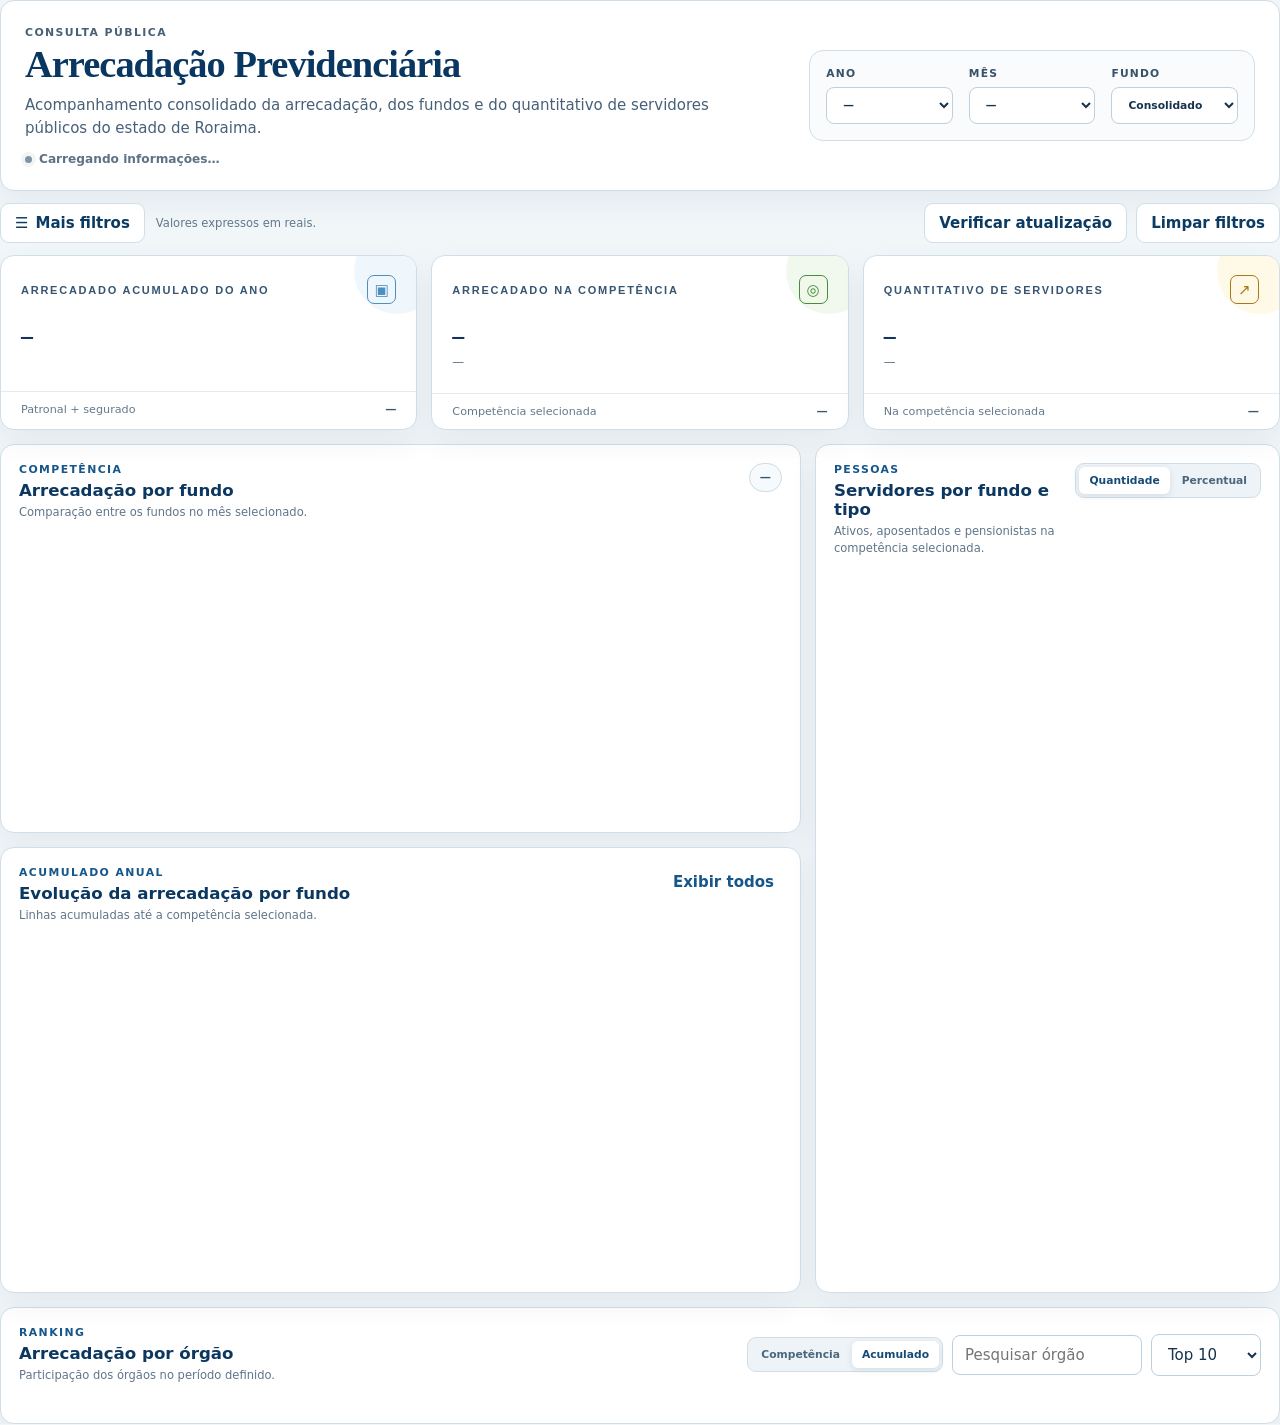
==== iframe/dashboard/index.html @ 9e7201d2 "consistencia de design com o card de investimento" ====
<!doctype html>
<html lang="pt-BR">
	<head>
		<meta charset="utf-8" />
		<meta name="viewport" content="width=device-width, initial-scale=1" />
		<link rel="stylesheet" href="/styles.css" />
		<style>
			html,
			body {
				margin: 0;
				padding: 0;
				background: #f1f6f9;
			}
		</style>
	</head>
	<body data-iframe-mode="dashboard">
		<main>
			<div class="dashboard-shell">
				<section class="dashboard-hero-card">
					<div class="dashboard-title-block">
						<p class="micro-label">Consulta pública</p>
						<h2 id="dashboardTitle">Arrecadação Previdenciária</h2>
						<p>
							Acompanhamento consolidado da arrecadação, dos
							fundos e do quantitativo de servidores públicos do
							estado de Roraima.
						</p>
						<div class="sync-line">
							<span class="sync-dot" id="syncDot"></span>
							<span id="dataStatus">Carregando informações…</span>
						</div>
					</div>
					<form
						aria-label="Filtros principais"
						class="primary-filters"
						id="primaryFilters"
					>
						<label>
							<span>Ano</span>
							<select id="yearFilter">
								<option value="">—</option>
							</select>
						</label>
						<label>
							<span>Mês</span>
							<select id="monthFilter">
								<option value="">—</option>
							</select>
						</label>
						<label>
							<span>Fundo</span>
							<select id="fundFilter">
								<option value="">Consolidado</option>
							</select>
						</label>
					</form>
				</section>
				<div class="toolbar">
					<div class="toolbar-left">
						<button
							aria-controls="advancedFilters"
							aria-expanded="false"
							class="soft-button"
							id="toggleAdvancedFilters"
							type="button"
						>
							<span aria-hidden="true">☰</span> Mais filtros
						</button>
						<p class="currency-note">Valores expressos em reais.</p>
						<div
							aria-live="polite"
							class="active-filter-chips"
							id="activeFilterChips"
						></div>
					</div>
					<div class="toolbar-actions">
						<button
							class="soft-button"
							id="refreshData"
							type="button"
						>
							Verificar atualização
						</button>
						<button
							class="soft-button"
							id="resetFilters"
							type="button"
						>
							Limpar filtros
						</button>
						<!-- <button class="primary-button" type="button" data-open-admin>Administrar</button> -->
					</div>
				</div>
				<form
					aria-label="Filtros avançados"
					class="advanced-filters"
					hidden=""
					id="advancedFilters"
				>
					<label
						>Pesquisa geral<input
							id="searchInput"
							placeholder="Órgão, poder, fundo ou folha"
							type="search"
					/></label>
					<label
						>Ente / Poder<select id="entityFilter">
							<option value="">Todos</option>
						</select></label
					>
					<label
						>Órgão<select id="agencyFilter">
							<option value="">Todos</option>
						</select></label
					>
					<label
						>Categoria<select id="categoryFilter">
							<option value="">Todas</option>
						</select></label
					>
					<label
						>Folha<select id="payrollFilter">
							<option value="">Todas</option>
						</select></label
					>
					<label
						>Tipo de servidor<select id="serverTypeFilter">
							<option value="">Todos</option>
						</select></label
					>
					<label
						>Data inicial<input id="startDate" type="date"
					/></label>
					<label>Data final<input id="endDate" type="date" /></label>
				</form>
				<section aria-label="Indicadores principais" class="kpi-grid">
					<article class="metric-card metric-blue">
						<div class="metric-card-head">
							<span>Arrecadado acumulado do ano</span>
							<i aria-hidden="true">▣</i>
						</div>
						<strong id="annualRevenueKpi">—</strong>
						<br />
						<div class="metric-footer">
							<span>Patronal + segurado</span
							><b id="annualPeriodLabel">—</b>
						</div>
					</article>
					<article class="metric-card metric-green">
						<div class="metric-card-head">
							<span>Arrecadado na competência</span>
							<i aria-hidden="true">◎</i>
						</div>
						<strong id="competenceRevenueKpi">—</strong>
						<small id="competenceRevenueNote">—</small>
						<div class="metric-footer">
							<span>Competência selecionada</span
							><b id="competenceLabel">—</b>
						</div>
					</article>
					<article class="metric-card metric-yellow">
						<div class="metric-card-head">
							<span>Quantitativo de servidores</span>
							<i aria-hidden="true">↗</i>
						</div>
						<strong id="serversKpi">—</strong>
						<small id="serversNote">—</small>
						<div class="metric-footer">
							<span>Na competência selecionada</span
							><b id="serversPeriodLabel">—</b>
						</div>
					</article>
				</section>
				<section class="fund-layout-grid">
					<div class="fund-left-column">
						<article class="data-panel">
							<header class="panel-heading">
								<div>
									<p class="panel-kicker">Competência</p>
									<h3>Arrecadação por fundo</h3>
									<p>
										Comparação entre os fundos no mês
										selecionado.
									</p>
								</div>
								<span
									class="panel-badge"
									id="fundCompetenceBadge"
									>—</span
								>
							</header>
							<div
								aria-label="Arrecadação por fundo na competência"
								class="chart-area chart-medium"
								id="fundCompetenceChart"
								role="img"
							></div>
						</article>
						<article class="data-panel">
							<header class="panel-heading">
								<div>
									<p class="panel-kicker">Acumulado anual</p>
									<h3>Evolução da arrecadação por fundo</h3>
									<p>
										Linhas acumuladas até a competência
										selecionada.
									</p>
								</div>
								<button
									class="text-button"
									id="resetFundVisibility"
									type="button"
								>
									Exibir todos
								</button>
							</header>
							<div
								class="fund-line-legend"
								id="fundLineLegend"
							></div>
							<div
								aria-label="Arrecadação acumulada por fundo"
								class="chart-area chart-large"
								id="fundAccumulatedChart"
								role="img"
							></div>
						</article>
					</div>
					<article class="data-panel server-panel">
						<header class="panel-heading">
							<div>
								<p class="panel-kicker">Pessoas</p>
								<h3>Servidores por fundo e tipo</h3>
								<p>
									Ativos, aposentados e pensionistas na
									competência selecionada.
								</p>
							</div>
							<div
								aria-label="Formato dos servidores"
								class="segmented-control"
								role="group"
							>
								<button
									class="is-active"
									data-server-mode="quantity"
									type="button"
								>
									Quantidade
								</button>
								<button
									data-server-mode="percent"
									type="button"
								>
									Percentual
								</button>
							</div>
						</header>
						<div class="server-chart" id="serverChart"></div>
						<div class="server-summary" id="serverSummary"></div>
					</article>
				</section>
				<article class="data-panel agency-panel">
					<header class="panel-heading agency-heading">
						<div>
							<p class="panel-kicker">Ranking</p>
							<h3>Arrecadação por órgão</h3>
							<p>Participação dos órgãos no período definido.</p>
						</div>
						<div class="agency-controls">
							<div
								aria-label="Período do ranking"
								class="segmented-control"
								role="group"
							>
								<button
									data-agency-scope="competence"
									type="button"
								>
									Competência
								</button>
								<button
									class="is-active"
									data-agency-scope="annual"
									type="button"
								>
									Acumulado
								</button>
							</div>
							<input
								aria-label="Pesquisar no ranking de órgãos"
								id="agencyRankingSearch"
								placeholder="Pesquisar órgão"
								type="search"
							/>
							<select
								aria-label="Quantidade de órgãos"
								id="agencyLimit"
							>
								<option value="10">Top 10</option>
								<option value="20">Top 20</option>
								<option value="all">Todos</option>
							</select>
						</div>
					</header>
					<div class="agency-ranking" id="agencyRanking"></div>
				</article>
			</div>
		</main>
		<div class="tooltip" id="tooltip" role="status"></div>
		<div class="toast" id="toast" role="status" aria-live="polite"></div>
		<script src="/app.js" defer></script>
	</body>
</html>
---- styles.css ----
:root {
	--navy-950: #061b2d;
	--navy-900: #082640;
	--navy-800: #0b3b63;
	--navy-700: #15568b;
	--blue: #218dcc;
	--blue-soft: #eaf5fb;
	--green: #27864b;
	--green-soft: #edf7ea;
	--yellow: #e8ad2f;
	--yellow-soft: #fff7df;
	--military: #2a7fb0;
	--surface: #f1f6f9;
	--card: #ffffff;
	--ink: #142433;
	--muted: #61758b;
	--border: #cfdee8;
	--border-soft: #e2ebf1;
	--shadow: 0 12px 30px rgba(8, 38, 64, 0.06);
	--radius: 14px;
	--max: 1480px;
	--font-sans: "Segoe UI", "Helvetica Neue", Arial, sans-serif;
	--font-mono:
		"JetBrains Mono", "Cascadia Code", "Fira Code", Consolas, monospace;
}
* {
	box-sizing: border-box;
}
html {
	scroll-behavior: smooth;
}
body {
	margin: 0;
	font-family:
		Inter,
		ui-sans-serif,
		system-ui,
		-apple-system,
		BlinkMacSystemFont,
		"Segoe UI",
		sans-serif;
	color: var(--ink);
	background: var(--surface);
	font-size: 15px;
}
button,
input,
select {
	font: inherit;
}
button {
	color: inherit;
}
.skip-link {
	position: fixed;
	left: 12px;
	top: -80px;
	z-index: 10000;
	padding: 10px 14px;
	background: #fff;
	color: #000;
	border-radius: 8px;
}
.skip-link:focus {
	top: 12px;
}
.site-header {
	position: fixed;
	z-index: 1000;
	top: 0;
	left: 0;
	right: 0;
	height: 76px;
	padding: 10px clamp(18px, 4vw, 62px);
	display: flex;
	align-items: center;
	justify-content: space-between;
	background: rgba(6, 27, 45, 0.84);
	border-bottom: 1px solid rgba(255, 255, 255, 0.09);
	backdrop-filter: blur(18px);
	transition: 0.25s ease;
}
.site-header.is-solid {
	background: var(--navy-950);
}
.site-brand img {
	width: 185px;
	height: 55px;
	object-fit: contain;
	object-position: left center;
	display: block;
}
.site-header nav {
	display: flex;
	gap: 26px;
	align-items: center;
}
.site-header nav a {
	color: #eaf4fa;
	text-decoration: none;
	font-weight: 750;
	font-size: 0.9rem;
}
.site-header nav a:hover {
	color: #fff;
}
.outline-button,
.soft-button,
.primary-button,
.text-button {
	border: 0;
	border-radius: 9px;
	cursor: pointer;
	font-weight: 750;
	transition: 0.18s ease;
}
.outline-button {
	border: 1px solid rgba(255, 255, 255, 0.3);
	background: transparent;
	color: #fff;
	padding: 10px 15px;
}
.outline-button:hover {
	background: rgba(255, 255, 255, 0.1);
}
.primary-button {
	display: inline-flex;
	align-items: center;
	justify-content: center;
	padding: 11px 17px;
	background: var(--navy-700);
	color: #fff;
	box-shadow: 0 6px 14px rgba(21, 86, 139, 0.18);
}
.primary-button:hover {
	background: var(--navy-800);
	transform: translateY(-1px);
}
.soft-button {
	display: inline-flex;
	gap: 7px;
	align-items: center;
	justify-content: center;
	padding: 10px 14px;
	border: 1px solid var(--border);
	background: #fff;
	color: var(--navy-800);
}
.soft-button:hover {
	border-color: #9fb8c9;
	background: #f8fbfd;
}
.text-button {
	background: transparent;
	color: var(--navy-700);
	padding: 7px 8px;
}
.text-button:hover {
	background: var(--blue-soft);
}

/* Story — scroll-driven */
.scroll-story {
	height: 520vh;
	background: radial-gradient(
		circle at 72% 28%,
		#155d90 0,
		#0b3b63 31%,
		#072a48 58%,
		var(--navy-950) 84%
	);
	color: #fff;
}
.story-stage {
	position: sticky;
	top: 0;
	height: 100vh;
	min-height: 680px;
	overflow: hidden;
	isolation: isolate;
}
.ambient-grid {
	position: absolute;
	inset: 0;
	z-index: -2;
	background-image:
		linear-gradient(rgba(255, 255, 255, 0.026) 1px, transparent 1px),
		linear-gradient(90deg, rgba(255, 255, 255, 0.026) 1px, transparent 1px);
	background-size: 52px 52px;
	mask-image: linear-gradient(
		to right,
		transparent 0,
		black 14%,
		black 86%,
		transparent 100%
	);
}
.ambient-grid:after {
	content: "";
	position: absolute;
	inset: 0;
	background: linear-gradient(
		180deg,
		rgba(6, 27, 45, 0.08),
		rgba(6, 27, 45, 0.38)
	);
}
.story-progress {
	position: absolute;
	z-index: 12;
	right: 24px;
	top: 17%;
	bottom: 17%;
	width: 3px;
	border-radius: 99px;
	background: rgba(255, 255, 255, 0.13);
}
.story-progress span {
	display: block;
	width: 100%;
	height: 0;
	border-radius: 99px;
	background: linear-gradient(var(--blue), var(--yellow), var(--green));
}
.hero-composition {
	position: absolute;
	z-index: 2;
	inset: 76px 0 0;
	transform-origin: center center;
	will-change: transform, opacity;
}
.hero-glow {
	position: absolute;
	border-radius: 50%;
	filter: blur(42px);
	opacity: 0.28;
	pointer-events: none;
}
.hero-glow-blue {
	width: 46vw;
	height: 46vw;
	max-width: 760px;
	max-height: 760px;
	left: 31%;
	top: 7%;
	background: #168dcc;
}
.hero-glow-green {
	width: 30vw;
	height: 30vw;
	max-width: 520px;
	max-height: 520px;
	left: 45%;
	bottom: -8%;
	background: #17884e;
	opacity: 0.18;
}
.hero-main-logo {
	position: absolute;
	left: 50%;
	top: 42%;
	width: min(68vw, 1000px);
	max-height: 52vh;
	object-fit: contain;
	transform: translate(-50%, -50%);
	filter: drop-shadow(0 34px 65px rgba(0, 0, 0, 0.31));
	will-change: transform, opacity;
}
.hero-revenue-card,
.hero-fund-card,
.hero-agency-card {
	position: absolute;
	border: 1px solid rgba(255, 255, 255, 0.18);
	border-radius: 18px;
	background: rgba(255, 255, 255, 0.105);
	box-shadow: 0 24px 65px rgba(0, 0, 0, 0.22);
	backdrop-filter: blur(17px);
	will-change: transform, opacity;
}
.hero-revenue-card {
	right: 20%;
	bottom: 8%;
	width: min(520px, 42vw);
	padding: 22px 24px 18px;
}
.hero-revenue-card > span,
.hero-fund-card > span,
.hero-agency-card > span {
	display: block;
	color: #bfd6e5;
	font-size: 0.78rem;
	font-weight: 800;
	margin-bottom: 8px;
}
.hero-revenue-card strong {
	display: block;
	font:
		850 clamp(1.45rem, 2.3vw, 2.2rem)/1.05 ui-monospace,
		SFMono-Regular,
		Consolas,
		monospace;
}
.hero-revenue-card small {
	display: block;
	margin-top: 5px;
	color: #9fbccd;
	font-size: 0.7rem;
}
.hero-bars {
	height: 58px;
	margin-top: 17px;
	display: flex;
	gap: 9px;
	align-items: end;
}
.hero-bars i {
	flex: 1;
	height: var(--bar);
	border-radius: 6px 6px 2px 2px;
	background: linear-gradient(#59c3f0, var(--blue));
	transform-origin: bottom;
	box-shadow: 0 7px 16px rgba(33, 141, 204, 0.18);
}
.hero-bars i:last-child {
	background: linear-gradient(#f8d775, var(--yellow));
}
.hero-fund-card {
	right: clamp(28px, 5vw, 90px);
	bottom: 14%;
	width: 220px;
	padding: 20px;
}
.hero-fund-card div {
	display: flex;
	align-items: center;
	gap: 10px;
	margin-top: 12px;
	font-size: 0.8rem;
}
.fund-dot {
	width: 10px;
	height: 10px;
	border-radius: 50%;
	display: inline-block;
}
.fund-dot.previdentiary {
	background: var(--green);
}
.fund-dot.financial {
	background: var(--yellow);
}
.fund-dot.military {
	background: var(--blue);
}
.hero-agency-card {
	right: clamp(42px, 8vw, 160px);
	top: 30%;
	width: 240px;
	padding: 20px;
	opacity: 0;
	transform: translateY(28px) scale(0.94);
}
.hero-agency-card b {
	display: block;
	width: var(--agency);
	height: 9px;
	margin: 13px 0;
	border-radius: 99px;
	background: linear-gradient(90deg, #55b8e7, #1d6f9f);
}
.story-copy {
	position: absolute;
	z-index: 8;
	left: clamp(28px, 7vw, 120px);
	top: 50%;
	width: min(620px, 47vw);
	transform: translateY(-50%);
	pointer-events: none;
}
.story-panel {
	position: absolute;
	left: 0;
	top: 50%;
	width: 100%;
	opacity: 0;
	transform: translateY(calc(-50% + 48px));
	pointer-events: none;
	will-change: opacity, transform;
}
.story-panel.is-active {
	pointer-events: auto;
}
.story-panel-intro {
	visibility: hidden;
}
.story-kicker,
.micro-label,
.panel-kicker {
	text-transform: uppercase;
	letter-spacing: 0.13em;
	font-size: 0.68rem;
	font-weight: 850;
}
.story-kicker {
	margin: 0 0 17px;
	color: #8dd6fb;
}
.micro-label {
	color: var(--navy-700);
	margin: 0 0 8px;
}
.panel-kicker {
	color: var(--navy-700);
	margin: 0 0 5px;
}
.story-panel h1,
.story-panel h2 {
	max-width: 690px;
	margin: 0 0 22px;
	font-size: clamp(2.65rem, 5vw, 5.4rem);
	line-height: 0.97;
	letter-spacing: -0.055em;
	text-wrap: balance;
}
.story-panel h2 {
	font-size: clamp(2.3rem, 4.2vw, 4.65rem);
}
.story-panel > p:not(.story-kicker) {
	max-width: 610px;
	margin: 0;
	color: #d7e7f1;
	font-size: clamp(1rem, 1.35vw, 1.22rem);
	line-height: 1.62;
}
.story-metrics {
	display: flex;
	gap: 12px;
	margin-top: 28px;
}
.story-metrics div {
	min-width: 190px;
	padding: 18px;
	border: 1px solid rgba(255, 255, 255, 0.16);
	border-radius: 14px;
	background: rgba(255, 255, 255, 0.08);
	backdrop-filter: blur(12px);
}
.story-metrics span {
	display: block;
	color: #bdd5e4;
	font-size: 0.78rem;
}
.story-metrics strong {
	display: block;
	margin-top: 8px;
	font:
		850 1.42rem/1 ui-monospace,
		SFMono-Regular,
		Consolas,
		monospace;
}
.story-action {
	margin-top: 22px;
	text-decoration: none;
	background: linear-gradient(90deg, #208fce, #12689e);
}
.scroll-hint {
	position: absolute;
	z-index: 13;
	left: 50%;
	bottom: 20px;
	transform: translateX(-50%);
	display: flex;
	align-items: center;
	gap: 10px;
	color: #bdd2df;
	font-size: 0.75rem;
}
.scroll-hint span {
	position: relative;
	width: 22px;
	height: 35px;
	border: 1px solid rgba(255, 255, 255, 0.5);
	border-radius: 99px;
}
.scroll-hint span:after {
	content: "";
	position: absolute;
	left: 50%;
	top: 7px;
	width: 4px;
	height: 7px;
	border-radius: 99px;
	background: #fff;
	transform: translateX(-50%);
	animation: scrollWheel 1.8s infinite;
}
@keyframes scrollWheel {
	0% {
		opacity: 0;
		transform: translate(-50%, 0);
	}
	40% {
		opacity: 1;
	}
	100% {
		opacity: 0;
		transform: translate(-50%, 13px);
	}
}

/* Dashboard */
.dashboard {
	scroll-margin-top: 76px;
	padding: 40px clamp(12px, 2vw, 28px) 72px;
	background: var(--surface);
}
.dashboard-shell {
	max-width: var(--max);
	margin: 0 auto;
}
.dashboard-hero-card {
	display: grid;
	grid-template-columns: minmax(0, 1.45fr) minmax(390px, 0.85fr);
	gap: 24px;
	align-items: center;
	padding: 24px;
	border: 1px solid var(--border);
	border-radius: var(--radius);
	background: #fff;
	box-shadow: var(--shadow);
}
.dashboard-title-block h2 {
	font-family: Georgia, "Times New Roman", serif;
	font-size: clamp(1.7rem, 3vw, 2.55rem);
	color: #0a3761;
	margin: 0 0 8px;
	letter-spacing: -0.025em;
}
.dashboard-title-block > p {
	max-width: 720px;
	margin: 0;
	color: #486077;
	line-height: 1.55;
}
.sync-line {
	display: flex;
	align-items: center;
	gap: 7px;
	margin-top: 12px;
	color: #5d7286;
	font-size: 0.76rem;
	font-weight: 700;
}
.sync-dot {
	width: 7px;
	height: 7px;
	border-radius: 50%;
	background: #7f94a4;
	box-shadow: 0 0 0 4px rgba(127, 148, 164, 0.1);
}
.sync-dot.is-live {
	background: #2a9a50;
	box-shadow: 0 0 0 4px rgba(42, 154, 80, 0.11);
}
.sync-dot.is-fallback {
	background: #d2a128;
	box-shadow: 0 0 0 4px rgba(210, 161, 40, 0.12);
}
.primary-filters {
	display: grid;
	grid-template-columns: repeat(3, 1fr);
	gap: 16px;
	padding: 16px;
	border: 1px solid var(--border);
	border-radius: 14px;
	background: #f9fbfd;
}
.primary-filters label,
.advanced-filters label,
.table-actions label {
	display: grid;
	gap: 7px;
	color: #365169;
	font-size: 0.67rem;
	text-transform: uppercase;
	letter-spacing: 0.11em;
	font-weight: 850;
}
.primary-filters select,
.advanced-filters input,
.advanced-filters select,
.agency-controls input,
.agency-controls select,
.table-actions select {
	width: 100%;
	min-width: 0;
	border: 1px solid #bcd0de;
	border-radius: 8px;
	background: #fff;
	color: #15334c;
	padding: 10px 12px;
	outline: none;
}
.primary-filters select:focus,
.advanced-filters input:focus,
.advanced-filters select:focus,
.agency-controls input:focus,
.agency-controls select:focus {
	border-color: #4b91bf;
	box-shadow: 0 0 0 3px rgba(33, 141, 204, 0.12);
}
.toolbar {
	display: flex;
	align-items: center;
	justify-content: space-between;
	gap: 20px;
	margin: 12px 0;
}
.toolbar-left,
.toolbar-actions {
	display: flex;
	align-items: center;
	gap: 9px;
	flex-wrap: wrap;
}
.active-filter-chips {
	display: flex;
	gap: 6px;
	flex-wrap: wrap;
}
.filter-chip {
	display: inline-flex;
	align-items: center;
	gap: 7px;
	padding: 7px 9px;
	border-radius: 999px;
	background: #e8f2f8;
	color: #234e6c;
	font-size: 0.72rem;
	font-weight: 750;
}
.filter-chip button {
	border: 0;
	background: transparent;
	color: #56758a;
	cursor: pointer;
	padding: 0;
	font-weight: 900;
}
.advanced-filters {
	grid-template-columns: repeat(4, minmax(150px, 1fr));
	gap: 13px;
	padding: 16px;
	margin-bottom: 14px;
	border: 1px solid var(--border);
	border-radius: var(--radius);
	background: #fff;
	box-shadow: var(--shadow);
}
.advanced-filters[hidden] {
	display: none;
}
.advanced-filters label:first-child {
	grid-column: span 2;
}
.currency-note {
	margin: 10px 2px;
	color: #62788a;
	font-size: 0.72rem;
}
.kpi-grid {
	display: grid;
	grid-template-columns: repeat(3, 1fr);
	gap: 14px;
	margin-bottom: 14px;
}
.metric-card {
	padding: 19px 20px 0;
	border: 1px solid var(--border);
	border-radius: var(--radius);
	background: #fff;
	box-shadow: var(--shadow);
	overflow: hidden;
	position: relative;
}
.metric-card:after {
	content: "";
	position: absolute;
	right: -24px;
	top: -28px;
	width: 86px;
	height: 86px;
	border-radius: 50%;
	opacity: 0.75;
}
.metric-blue:after {
	background: var(--blue-soft);
}
.metric-green:after {
	background: var(--green-soft);
}
.metric-yellow:after {
	background: var(--yellow-soft);
}
.metric-card-head {
	display: flex;
	justify-content: space-between;
	align-items: center;
	gap: 12px;
}
.metric-card-head span {
	font-size: 11px;
	font-family: var(--font-sans);
	letter-spacing: 0.16em;
	text-transform: uppercase;
	color: #355573;
	font-weight: 600;
}
.metric-card-head i {
	z-index: 1;
	display: grid;
	place-items: center;
	width: 29px;
	height: 29px;
	border-radius: 7px;
	border: 1px solid currentColor;
	font-style: normal;
}
.metric-blue .metric-card-head i {
	color: #4d90bd;
	background: #eef7fd;
}
.metric-green .metric-card-head i {
	color: #438c40;
	background: #f1f8e9;
}
.metric-yellow .metric-card-head i {
	color: #a67914;
	background: #fff8e5;
}
.metric-card > strong {
	display: block;
	margin: 22px 0 6px;
	font-family: var(--font-mono);
	font-size: 20px;
	letter-spacing: -0.05em;
	font-weight: 700;
	color: #12345a;
	overflow-wrap: anywhere;
}
.metric-card > small {
	display: block;
	min-height: 20px;
	color: #587086;
	font-size: 0.74rem;
}
.metric-footer {
	margin: 18px -20px 0;
	padding: 11px 20px;
	border-top: 1px solid var(--border-soft);
	display: flex;
	justify-content: space-between;
	gap: 12px;
	color: #64798d;
	font-size: 0.7rem;
}

.metric-footer b {
	color: #36576e;
	text-align: right;
}
.fund-layout-grid {
	display: grid;
	grid-template-columns: minmax(0, 1.55fr) minmax(380px, 0.9fr);
	gap: 14px;
	align-items: stretch;
}
.fund-left-column {
	display: grid;
	gap: 14px;
}
.data-panel {
	padding: 18px;
	border: 1px solid var(--border);
	border-radius: var(--radius);
	background: #fff;
	box-shadow: var(--shadow);
	min-width: 0;
}
.panel-heading {
	display: flex;
	justify-content: space-between;
	align-items: flex-start;
	gap: 18px;
	margin-bottom: 13px;
}
.panel-heading h3 {
	font-size: 1.04rem;
	color: #0c3760;
	margin: 0 0 4px;
}
.panel-heading p:not(.panel-kicker) {
	margin: 0;
	color: #60758a;
	font-size: 0.72rem;
	line-height: 1.45;
}
.panel-badge {
	white-space: nowrap;
	padding: 7px 10px;
	border: 1px solid #cadbe6;
	border-radius: 99px;
	background: #f7fafc;
	color: #31536b;
	font-size: 0.7rem;
	font-weight: 800;
}
.chart-area {
	position: relative;
	width: 100%;
}
.chart-medium {
	height: 280px;
}
.chart-large {
	height: 330px;
}
.chart-area svg {
	width: 100%;
	height: 100%;
	overflow: visible;
}
.chart-empty {
	height: 100%;
	display: grid;
	place-items: center;
	padding: 20px;
	color: #65798b;
	text-align: center;
}
.grid-line {
	stroke: #dfe9ef;
	stroke-width: 1;
	stroke-dasharray: 3 4;
}
.axis-label {
	fill: #61778b;
	font-size: 11px;
}
.axis-title {
	fill: #3b5970;
	font-size: 11px;
	font-weight: 800;
}
.value-label {
	fill: #29465c;
	font-size: 11px;
	font-weight: 800;
}
.fund-column {
	cursor: pointer;
	transition: 0.18s;
}
.fund-column:hover,
.fund-column:focus {
	opacity: 0.82;
}
.fund-column-track {
	fill: #eef3f6;
}
.fund-column.previdentiary {
	fill: var(--green);
}
.fund-column.financial {
	fill: var(--yellow);
}
.fund-column.military {
	fill: var(--blue);
}
.fund-line-legend {
	display: flex;
	gap: 8px;
	flex-wrap: wrap;
	margin: -2px 0 9px;
}
.legend-button {
	display: inline-flex;
	align-items: center;
	gap: 7px;
	border: 1px solid var(--border);
	border-radius: 99px;
	background: #fff;
	padding: 6px 9px;
	color: #365269;
	font-size: 0.7rem;
	font-weight: 750;
	cursor: pointer;
}
.legend-button i {
	width: 9px;
	height: 9px;
	border-radius: 50%;
}
.legend-button.is-hidden {
	opacity: 0.45;
	text-decoration: line-through;
}
.fund-line {
	fill: none;
	stroke-width: 3.2;
	stroke-linecap: round;
	stroke-linejoin: round;
}
.fund-point {
	stroke: #fff;
	stroke-width: 2.5;
	cursor: pointer;
}
.fund-area {
	opacity: 0.08;
}
.server-panel {
	display: flex;
	flex-direction: column;
}
.segmented-control {
	display: inline-flex;
	gap: 2px;
	border: 1px solid var(--border);
	border-radius: 9px;
	background: #edf3f7;
	padding: 3px;
}
.segmented-control button {
	border: 0;
	background: transparent;
	border-radius: 6px;
	padding: 7px 10px;
	color: #49677e;
	font-size: 0.67rem;
	font-weight: 850;
	cursor: pointer;
}
.segmented-control button.is-active {
	background: #fff;
	color: #164a75;
	box-shadow: 0 2px 7px rgba(8, 38, 64, 0.1);
}
.server-chart {
	display: grid;
	gap: 18px;
	margin-top: 8px;
	flex: 1;
}
.server-fund-group {
	padding: 14px;
	border: 1px solid var(--border-soft);
	border-top-width: 4px;
	border-radius: 12px;
	background: #fbfdfe;
}
.server-fund-group.previdentiary {
	border-top-color: #27864b;
}
.server-fund-group.financial {
	border-top-color: #e8ad2f;
}
.server-fund-group.military {
	border-top-color: #218dcc;
}
.server-fund-title {
	display: flex;
	align-items: center;
	justify-content: space-between;
	gap: 12px;
	margin-bottom: 12px;
}
.server-fund-title strong {
	font-size: 0.86rem;
	color: #163f60;
}
.server-fund-title span {
	font:
		800 0.82rem ui-monospace,
		SFMono-Regular,
		Consolas,
		monospace;
	color: #516d82;
}
.server-type-row {
	width: 100%;
	display: grid;
	grid-template-columns: 108px 1fr 72px;
	align-items: center;
	gap: 10px;
	margin: 10px 0;
	padding: 2px 0;
	border: 0;
	background: transparent;
	text-align: left;
	cursor: pointer;
}
.server-type-label {
	display: flex;
	align-items: center;
	gap: 7px;
	font-size: 0.72rem;
	color: #4e6679;
}
.server-type-label i,
.server-summary span i {
	display: inline-block;
	width: 8px;
	height: 8px;
	border-radius: 50%;
	flex: 0 0 auto;
}
.server-type-label.active i,
.server-summary .active span i {
	background: #165d93;
}
.server-type-label.retired i,
.server-summary .retired span i {
	background: #6f9620;
}
.server-type-label.pension i,
.server-summary .pension span i {
	background: #e6a82c;
}
.server-track {
	display: block;
	height: 11px;
	border-radius: 99px;
	overflow: hidden;
}
.server-track.active {
	background: #dcebf6;
}
.server-track.retired {
	background: #e7efda;
}
.server-track.pension {
	background: #f9edce;
}
.server-fill {
	display: block;
	height: 100%;
	min-width: 0;
	border-radius: 99px;
	transition: width 0.35s ease;
}
.server-fill.active {
	background: #165d93;
}
.server-fill.retired {
	background: #6f9620;
}
.server-fill.pension {
	background: #e6a82c;
}
.server-type-row:hover .server-fill {
	filter: brightness(1.08);
}
.server-type-row b {
	text-align: right;
	font:
		800 0.75rem ui-monospace,
		SFMono-Regular,
		Consolas,
		monospace;
	color: #243e52;
}
.server-summary {
	display: grid;
	grid-template-columns: repeat(3, 1fr);
	gap: 8px;
	margin-top: 16px;
}
.server-summary div {
	padding: 10px;
	border: 1px solid var(--border-soft);
	border-top-width: 3px;
	border-radius: 10px;
	background: #f8fbfd;
	text-align: center;
}
.server-summary div.active {
	border-top-color: #165d93;
	background: #f4f9fd;
}
.server-summary div.retired {
	border-top-color: #6f9620;
	background: #f8fbf2;
}
.server-summary div.pension {
	border-top-color: #e6a82c;
	background: #fffaf0;
}
.server-summary span {
	display: flex;
	align-items: center;
	justify-content: center;
	gap: 6px;
	color: #60768a;
	font-size: 0.65rem;
}
.server-summary strong {
	display: block;
	margin-top: 5px;
	font:
		800 0.9rem ui-monospace,
		SFMono-Regular,
		Consolas,
		monospace;
}
.agency-panel,
.table-panel {
	margin-top: 14px;
}
.agency-heading,
.table-heading {
	align-items: center;
}
.agency-controls,
.table-actions {
	display: flex;
	gap: 9px;
	align-items: center;
	flex-wrap: wrap;
}
.agency-controls input {
	width: 190px;
}
.agency-controls select {
	width: 110px;
}
.agency-ranking {
	display: grid;
	gap: 9px;
	max-height: 580px;
	overflow: auto;
	padding: 5px 6px 4px 0;
}
.agency-ranking::-webkit-scrollbar {
	width: 8px;
}
.agency-ranking::-webkit-scrollbar-thumb {
	background: #d3dfe7;
	border-radius: 99px;
}
.agency-row {
	display: grid;
	grid-template-columns: minmax(185px, 0.8fr) minmax(220px, 2.2fr) 130px 66px;
	gap: 12px;
	align-items: center;
	padding: 8px 10px;
	border-radius: 10px;
	cursor: pointer;
	transition: 0.15s;
}
.agency-row:hover {
	background: #f3f8fb;
}
.agency-name {
	display: flex;
	gap: 8px;
	align-items: center;
	min-width: 0;
}
.agency-rank {
	display: grid;
	place-items: center;
	width: 25px;
	height: 25px;
	border-radius: 7px;
	background: #eaf2f7;
	color: #2c5673;
	font-size: 0.67rem;
	font-weight: 900;
}
.agency-name strong {
	overflow: hidden;
	text-overflow: ellipsis;
	white-space: nowrap;
	font-size: 0.78rem;
	color: #214159;
}
.agency-bar-track {
	height: 11px;
	border-radius: 99px;
	background: #e8eff4;
	overflow: hidden;
}
.agency-bar-fill {
	height: 100%;
	border-radius: 99px;
	background: linear-gradient(90deg, #174d80, #2e7aab);
}
.agency-value {
	text-align: right;
	font:
		800 0.76rem ui-monospace,
		SFMono-Regular,
		Consolas,
		monospace;
}
.agency-share {
	text-align: right;
	color: #62798b;
	font-size: 0.7rem;
}
.table-actions label {
	grid-auto-flow: column;
	align-items: center;
}
.table-actions select {
	width: 70px;
	padding: 8px;
}
.table-wrap {
	max-height: 610px;
	overflow: auto;
	border: 1px solid var(--border);
	border-radius: 10px;
}
.table-wrap::-webkit-scrollbar {
	width: 9px;
	height: 9px;
}
.table-wrap::-webkit-scrollbar-thumb {
	background: #cddae3;
	border-radius: 99px;
}
.table-wrap table {
	width: 100%;
	min-width: 1040px;
	border-collapse: collapse;
	font-size: 0.74rem;
}
.table-wrap thead {
	position: sticky;
	top: 0;
	z-index: 2;
	background: #edf4f8;
}
.table-wrap th,
.table-wrap td {
	padding: 10px 11px;
	border-bottom: 1px solid #e2eaf0;
	text-align: left;
	white-space: nowrap;
}
.table-wrap th {
	color: #35526a;
	text-transform: uppercase;
	letter-spacing: 0.055em;
	font-size: 0.62rem;
}
.table-wrap th button {
	border: 0;
	background: transparent;
	padding: 0;
	color: inherit;
	text-transform: inherit;
	letter-spacing: inherit;
	font-weight: 850;
	cursor: pointer;
}
.table-wrap th button:after {
	content: "↕";
	margin-left: 5px;
	color: #8aa0af;
}
.table-wrap td.numeric,
.table-wrap th.numeric {
	text-align: right;
}
.table-wrap tbody tr:hover {
	background: #f7fafc;
}
.table-wrap tfoot {
	position: sticky;
	bottom: 0;
	background: #edf4f8;
	font-weight: 850;
}
.fund-pill {
	display: inline-flex;
	align-items: center;
	gap: 6px;
	padding: 4px 7px;
	border-radius: 99px;
	background: #edf4f8;
	color: #34536b;
	font-size: 0.66rem;
}
.fund-pill:before {
	content: "";
	width: 7px;
	height: 7px;
	border-radius: 50%;
	background: #8298a7;
}
.fund-pill.previdentiary:before {
	background: var(--green);
}
.fund-pill.financial:before {
	background: var(--yellow);
}
.fund-pill.military:before {
	background: var(--blue);
}
.pagination {
	display: flex;
	justify-content: space-between;
	align-items: center;
	gap: 12px;
	margin-top: 13px;
	color: #60768a;
	font-size: 0.73rem;
}
.pagination-buttons {
	display: flex;
	gap: 6px;
}
.pagination button {
	border: 1px solid var(--border);
	background: #fff;
	border-radius: 7px;
	padding: 7px 10px;
	cursor: pointer;
}
.pagination button:disabled {
	opacity: 0.45;
	cursor: not-allowed;
}
.pagination button.is-active {
	background: var(--navy-700);
	border-color: var(--navy-700);
	color: #fff;
}
footer {
	display: flex;
	justify-content: space-between;
	align-items: center;
	gap: 24px;
	padding: 30px clamp(20px, 4vw, 62px);
	background: var(--navy-950);
	color: #c9dce8;
	font-size: 0.76rem;
}
.footer-brand {
	display: flex;
	align-items: center;
	gap: 12px;
}
.footer-brand img {
	width: 42px;
	height: 48px;
	object-fit: contain;
}
.admin-dialog {
	border: 0;
	border-radius: 18px;
	width: min(520px, calc(100% - 28px));
	padding: 0;
	box-shadow: 0 40px 100px rgba(0, 0, 0, 0.35);
}
.admin-dialog::backdrop {
	background: rgba(2, 18, 31, 0.72);
	backdrop-filter: blur(5px);
}
.admin-dialog form {
	padding: 30px;
	display: grid;
	gap: 15px;
}
.admin-dialog h2 {
	margin: 0;
	color: #123a5b;
}
.admin-dialog p {
	margin: 0;
	color: #5c7184;
	line-height: 1.55;
}
.close-dialog {
	position: absolute;
	right: 14px;
	top: 10px;
	border: 0;
	background: transparent;
	font-size: 1.9rem;
	color: #647b8d;
	cursor: pointer;
}
.admin-info {
	padding: 14px;
	border: 1px solid var(--border);
	border-radius: 12px;
	background: #f6fafc;
}
.admin-info strong,
.admin-info span {
	display: block;
}
.admin-info span {
	margin-top: 5px;
	color: #587186;
	font-size: 0.78rem;
}
.tooltip {
	position: fixed;
	z-index: 5000;
	display: none;
	pointer-events: none;
	max-width: 260px;
	padding: 9px 11px;
	border-radius: 8px;
	background: #071e32;
	color: #fff;
	font-size: 0.72rem;
	box-shadow: 0 12px 28px rgba(0, 0, 0, 0.22);
}
.toast {
	position: fixed;
	z-index: 6000;
	right: 20px;
	bottom: 20px;
	max-width: 360px;
	padding: 12px 15px;
	border-radius: 10px;
	background: #092b48;
	color: #fff;
	box-shadow: 0 16px 36px rgba(0, 0, 0, 0.24);
	font-size: 0.78rem;
	opacity: 0;
	transform: translateY(18px);
	pointer-events: none;
	transition: 0.25s;
}
.toast.is-visible {
	opacity: 1;
	transform: translateY(0);
}

@media (max-width: 1120px) {
	.site-header nav a {
		display: none;
	}
	.dashboard-hero-card {
		grid-template-columns: 1fr;
	}
	.primary-filters {
		max-width: none;
	}
	.fund-layout-grid {
		grid-template-columns: 1fr;
	}
	.server-panel {
		min-height: auto;
	}
	.advanced-filters {
		grid-template-columns: repeat(3, 1fr);
	}
	.agency-row {
		grid-template-columns:
			minmax(160px, 0.9fr) minmax(180px, 2fr)
			120px 60px;
	}
	.story-copy {
		width: 52vw;
	}
	.story-visual {
		right: -8%;
		width: 58vw;
	}
}
@media (max-width: 760px) {
	.site-header {
		height: 64px;
		padding: 8px 14px;
	}
	.site-brand img {
		width: 125px;
		height: 44px;
	}
	.header-admin {
		font-size: 0.7rem;
		padding: 8px 10px;
	}
	.scroll-story {
		height: 360vh;
	}
	.story-stage {
		min-height: 620px;
	}
	.story-copy {
		left: 20px;
		right: 20px;
		top: auto;
		bottom: 76px;
		width: auto;
		transform: none;
	}
	.story-panel {
		top: auto;
		bottom: 0;
		transform: translateY(35px);
	}
	.story-panel h1,
	.story-panel h2 {
		font-size: clamp(2.2rem, 10vw, 3.8rem);
	}
	.story-government {
		width: 66px;
		height: 72px;
	}
	.story-metrics {
		display: grid;
	}
	.story-visual {
		right: -42%;
		top: 30%;
		width: 138vw;
		height: 48vh;
	}
	.story-logo {
		width: 76vw;
	}
	.story-card-main {
		left: 20%;
		width: 44%;
	}
	.story-card-fund {
		right: 22%;
		width: 190px;
	}
	.story-card-agency {
		display: none;
	}
	.story-progress {
		right: 10px;
	}
	.scroll-hint {
		display: none;
	}
	.dashboard {
		padding: 18px 10px 48px;
	}
	.dashboard-hero-card {
		padding: 18px;
	}
	.primary-filters {
		grid-template-columns: 1fr;
	}
	.toolbar {
		display: block;
	}
	.toolbar-actions {
		margin-top: 9px;
	}
	.advanced-filters {
		grid-template-columns: 1fr 1fr;
	}
	.advanced-filters label:first-child {
		grid-column: span 2;
	}
	.kpi-grid {
		grid-template-columns: 1fr;
	}
	.fund-layout-grid {
		display: block;
	}
	.fund-left-column,
	.server-panel {
		margin-bottom: 12px;
	}
	.data-panel {
		padding: 15px;
	}
	.panel-heading {
		display: block;
	}
	.panel-heading > * + * {
		margin-top: 10px;
	}
	.chart-medium {
		height: 260px;
	}
	.chart-large {
		height: 300px;
	}
	.segmented-control {
		margin-top: 10px;
	}
	.server-type-row {
		grid-template-columns: 82px 1fr 60px;
	}
	.server-summary {
		grid-template-columns: 1fr;
	}
	.agency-heading,
	.table-heading {
		display: block;
	}
	.agency-controls,
	.table-actions {
		margin-top: 12px;
	}
	.agency-controls input {
		width: 100%;
	}
	.agency-row {
		grid-template-columns: minmax(145px, 1fr) minmax(130px, 1.5fr) 95px;
	}
	.agency-share {
		display: none;
	}
	.metric-footer {
		display: block;
	}
	.metric-footer b {
		display: block;
		text-align: left;
		margin-top: 4px;
	}
	.pagination {
		display: block;
	}
	.pagination-buttons {
		margin-top: 10px;
		flex-wrap: wrap;
	}
	footer {
		display: block;
		text-align: center;
	}
	.footer-brand {
		justify-content: center;
		margin-bottom: 15px;
	}
}
@media (max-width: 460px) {
	.advanced-filters {
		grid-template-columns: 1fr;
	}
	.advanced-filters label:first-child {
		grid-column: auto;
	}
	.toolbar-actions {
		display: grid;
	}
	.toolbar-actions > * {
		width: 100%;
	}
	.primary-filters {
		padding: 12px;
	}
	.dashboard-title-block h2 {
		font-size: 1.75rem;
	}
	.metric-card > strong {
		font-size: 1.55rem;
	}
	.story-card-fund {
		display: none;
	}
	.story-card-main {
		left: 18%;
		width: 58%;
	}
	.agency-row {
		grid-template-columns: minmax(120px, 1fr) minmax(100px, 1.2fr) 84px;
	}
	.agency-rank {
		display: none;
	}
	.agency-name {
		gap: 0;
	}
	.server-type-row {
		grid-template-columns: 70px 1fr 56px;
	}
	.fund-line-legend {
		gap: 5px;
	}
	.legend-button {
		font-size: 0.62rem;
	}
}
@media (prefers-reduced-motion: reduce) {
	html {
		scroll-behavior: auto;
	}
	*,
	*:before,
	*:after {
		animation-duration: 0.001ms !important;
		animation-iteration-count: 1 !important;
		transition-duration: 0.001ms !important;
	}
	.scroll-story {
		height: auto;
	}
	.story-stage {
		position: relative;
		min-height: 100vh;
	}
	.story-panel {
		display: none;
	}
	.story-panel:first-child {
		display: block;
		opacity: 1;
		position: relative;
		transform: none;
	}
	.story-copy {
		position: relative;
		top: auto;
		bottom: auto;
		transform: none;
		padding: 180px 20px 70px;
	}
	.story-visual,
	.story-progress,
	.scroll-hint {
		display: none;
	}
}

/* Scroll story responsive overrides */
@media (max-width: 1120px) {
	.story-copy {
		width: min(560px, 53vw);
		left: 34px;
	}
	.hero-main-logo {
		width: min(72vw, 900px);
	}
	.hero-revenue-card {
		width: min(480px, 45vw);
	}
	.hero-fund-card {
		right: 32px;
	}
	.hero-agency-card {
		right: 45px;
	}
}
@media (max-width: 760px) {
	.scroll-story {
		height: 450vh;
	}
	.story-stage {
		min-height: 640px;
	}
	.hero-composition {
		inset: 64px 0 0;
	}
	.hero-main-logo {
		top: 30%;
		width: 92vw;
		max-height: 30vh;
	}
	.hero-revenue-card {
		left: 16px;
		right: 16px;
		bottom: 14%;
		width: auto;
		padding: 16px 17px;
		display: none;
	}
	.hero-fund-card {
		right: 16px;
		bottom: 37%;
		width: 180px;
		padding: 15px;
		display: none;
	}
	.hero-agency-card {
		display: none;
	}
	.hero-bars {
		height: 42px;
		gap: 6px;
	}
	.story-copy {
		left: 20px;
		right: 20px;
		top: auto;
		bottom: 76px;
		width: auto;
		transform: none;
	}
	.story-panel {
		top: auto;
		bottom: 0;
		transform: translateY(34px);
	}
	.story-panel h1,
	.story-panel h2 {
		font-size: clamp(2.15rem, 10vw, 3.7rem);
	}
	.story-panel > p:not(.story-kicker) {
		font-size: 0.96rem;
	}
	.story-metrics {
		display: grid;
	}
	.story-progress {
		right: 10px;
	}
	.scroll-hint {
		display: none;
	}
}
@media (max-width: 460px) {
	.hero-main-logo {
		top: 28%;
		width: 96vw;
	}
	.hero-fund-card {
		display: none;
	}
	.hero-revenue-card {
		bottom: 18%;
	}
	.story-metrics {
		display: none;
	}
}
@media (prefers-reduced-motion: reduce) {
	.scroll-story {
		height: auto;
	}
	.story-stage {
		position: relative;
		min-height: 100vh;
	}
	.hero-composition {
		position: relative;
		inset: auto;
		height: 100vh;
	}
	.story-copy,
	.story-progress,
	.scroll-hint {
		display: none;
	}
	.hero-main-logo,
	.hero-revenue-card,
	.hero-fund-card {
		opacity: 1 !important;
		transform: none !important;
	}
	.hero-main-logo {
		transform: translate(-50%, -50%) !important;
	}
}
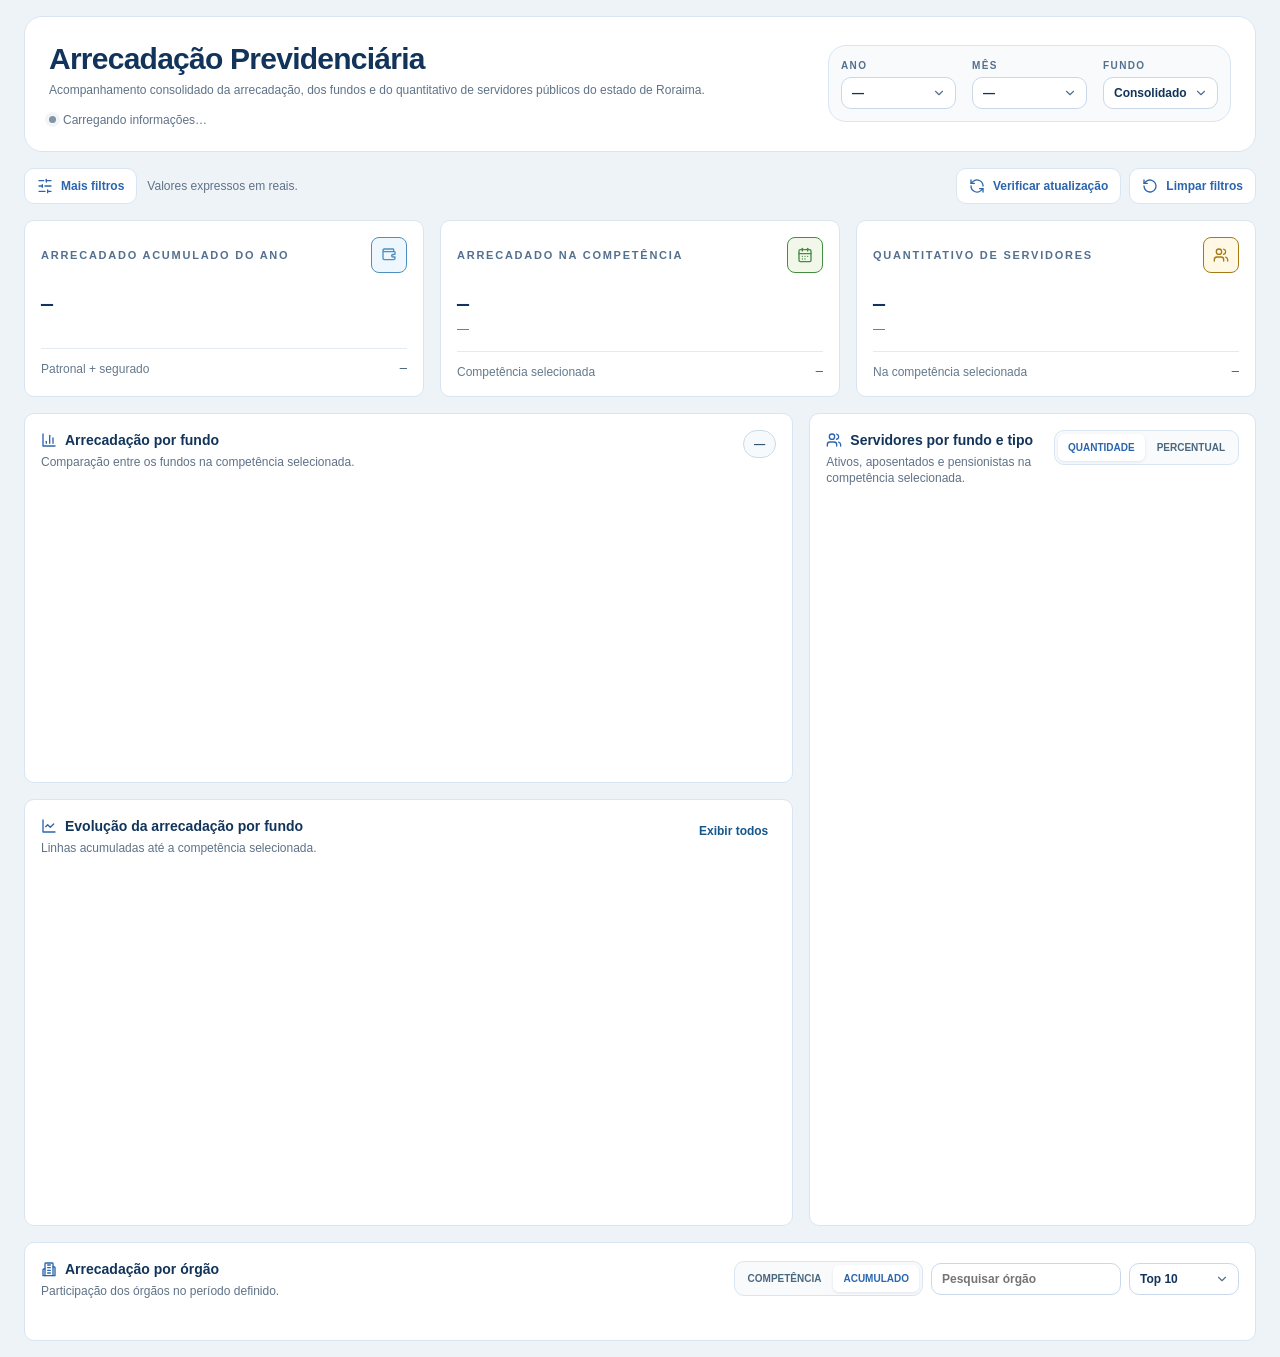
==== commit d32f243f: "ajustes seguindo as especificações para implementação" ====
--- a/iframe/dashboard/index.html
+++ b/iframe/dashboard/index.html
@@ -4,12 +4,13 @@
 		<meta charset="utf-8" />
 		<meta name="viewport" content="width=device-width, initial-scale=1" />
 		<link rel="stylesheet" href="/styles.css" />
+		<!-- Lucide Icons v0.468.0: somente os SVGs utilizados foram incorporados. -->
 		<style>
 			html,
 			body {
 				margin: 0;
 				padding: 0;
-				background: #f1f6f9;
+				background: #eef3f8;
 			}
 		</style>
 	</head>
@@ -64,7 +65,8 @@
 							id="toggleAdvancedFilters"
 							type="button"
 						>
-							<span aria-hidden="true">☰</span> Mais filtros
+							<svg class="lucide lucide-sliders-horizontal" aria-hidden="true" viewBox="0 0 24 24"><line x1="21" x2="14" y1="4" y2="4"></line><line x1="10" x2="3" y1="4" y2="4"></line><line x1="21" x2="12" y1="12" y2="12"></line><line x1="8" x2="3" y1="12" y2="12"></line><line x1="21" x2="16" y1="20" y2="20"></line><line x1="12" x2="3" y1="20" y2="20"></line><line x1="14" x2="14" y1="2" y2="6"></line><line x1="8" x2="8" y1="10" y2="14"></line><line x1="16" x2="16" y1="18" y2="22"></line></svg>
+							<span>Mais filtros</span>
 						</button>
 						<p class="currency-note">Valores expressos em reais.</p>
 						<div
@@ -79,14 +81,16 @@
 							id="refreshData"
 							type="button"
 						>
-							Verificar atualização
+							<svg class="lucide lucide-refresh-cw" aria-hidden="true" viewBox="0 0 24 24"><path d="M21 12a9 9 0 0 0-15.17-6.55L3 8"></path><path d="M3 3v5h5"></path><path d="M3 12a9 9 0 0 0 15.17 6.55L21 16"></path><path d="M16 16h5v5"></path></svg>
+							<span>Verificar atualização</span>
 						</button>
 						<button
 							class="soft-button"
 							id="resetFilters"
 							type="button"
 						>
-							Limpar filtros
+							<svg class="lucide lucide-rotate-ccw" aria-hidden="true" viewBox="0 0 24 24"><path d="M3 12a9 9 0 1 0 3-6.7L3 8"></path><path d="M3 3v5h5"></path></svg>
+							<span>Limpar filtros</span>
 						</button>
 						<!-- <button class="primary-button" type="button" data-open-admin>Administrar</button> -->
 					</div>
@@ -137,7 +141,7 @@
 					<article class="metric-card metric-blue">
 						<div class="metric-card-head">
 							<span>Arrecadado acumulado do ano</span>
-							<i aria-hidden="true">▣</i>
+							<i aria-hidden="true"><svg class="lucide lucide-wallet" viewBox="0 0 24 24"><path d="M19 7V4a1 1 0 0 0-1-1H5a2 2 0 0 0 0 4h15a1 1 0 0 1 1 1v3h-3a2 2 0 0 0 0 4h3v2a2 2 0 0 1-2 2H5a2 2 0 0 1-2-2V5"></path><path d="M18 12h.01"></path></svg></i>
 						</div>
 						<strong id="annualRevenueKpi">—</strong>
 						<br />
@@ -149,7 +153,7 @@
 					<article class="metric-card metric-green">
 						<div class="metric-card-head">
 							<span>Arrecadado na competência</span>
-							<i aria-hidden="true">◎</i>
+							<i aria-hidden="true"><svg class="lucide lucide-calendar-days" viewBox="0 0 24 24"><path d="M8 2v4"></path><path d="M16 2v4"></path><rect width="18" height="18" x="3" y="4" rx="2"></rect><path d="M3 10h18"></path><path d="M8 14h.01"></path><path d="M12 14h.01"></path><path d="M16 14h.01"></path><path d="M8 18h.01"></path><path d="M12 18h.01"></path></svg></i>
 						</div>
 						<strong id="competenceRevenueKpi">—</strong>
 						<small id="competenceRevenueNote">—</small>
@@ -161,7 +165,7 @@
 					<article class="metric-card metric-yellow">
 						<div class="metric-card-head">
 							<span>Quantitativo de servidores</span>
-							<i aria-hidden="true">↗</i>
+							<i aria-hidden="true"><svg class="lucide lucide-users" viewBox="0 0 24 24"><path d="M16 21v-2a4 4 0 0 0-4-4H6a4 4 0 0 0-4 4v2"></path><circle cx="9" cy="7" r="4"></circle><path d="M22 21v-2a4 4 0 0 0-3-3.87"></path><path d="M16 3.13a4 4 0 0 1 0 7.75"></path></svg></i>
 						</div>
 						<strong id="serversKpi">—</strong>
 						<small id="serversNote">—</small>
@@ -176,11 +180,9 @@
 						<article class="data-panel">
 							<header class="panel-heading">
 								<div>
-									<p class="panel-kicker">Competência</p>
-									<h3>Arrecadação por fundo</h3>
+									<h3><svg class="lucide lucide-chart-column" aria-hidden="true" viewBox="0 0 24 24"><path d="M3 3v18h18"></path><path d="M18 17V9"></path><path d="M13 17V5"></path><path d="M8 17v-3"></path></svg>Arrecadação por fundo</h3>
 									<p>
-										Comparação entre os fundos no mês
-										selecionado.
+										Comparação entre os fundos na competência selecionada.
 									</p>
 								</div>
 								<span
@@ -199,8 +201,7 @@
 						<article class="data-panel">
 							<header class="panel-heading">
 								<div>
-									<p class="panel-kicker">Acumulado anual</p>
-									<h3>Evolução da arrecadação por fundo</h3>
+									<h3><svg class="lucide lucide-chart-line" aria-hidden="true" viewBox="0 0 24 24"><path d="M3 3v18h18"></path><path d="m19 9-5 5-4-4-3 3"></path></svg>Evolução da arrecadação por fundo</h3>
 									<p>
 										Linhas acumuladas até a competência
 										selecionada.
@@ -229,8 +230,7 @@
 					<article class="data-panel server-panel">
 						<header class="panel-heading">
 							<div>
-								<p class="panel-kicker">Pessoas</p>
-								<h3>Servidores por fundo e tipo</h3>
+								<h3><svg class="lucide lucide-users" aria-hidden="true" viewBox="0 0 24 24"><path d="M16 21v-2a4 4 0 0 0-4-4H6a4 4 0 0 0-4 4v2"></path><circle cx="9" cy="7" r="4"></circle><path d="M22 21v-2a4 4 0 0 0-3-3.87"></path><path d="M16 3.13a4 4 0 0 1 0 7.75"></path></svg>Servidores por fundo e tipo</h3>
 								<p>
 									Ativos, aposentados e pensionistas na
 									competência selecionada.
@@ -263,8 +263,7 @@
 				<article class="data-panel agency-panel">
 					<header class="panel-heading agency-heading">
 						<div>
-							<p class="panel-kicker">Ranking</p>
-							<h3>Arrecadação por órgão</h3>
+							<h3><svg class="lucide lucide-building-2" aria-hidden="true" viewBox="0 0 24 24"><path d="M6 22V4c0-.55.45-1 1-1h10c.55 0 1 .45 1 1v18Z"></path><path d="M6 12H4c-.55 0-1 .45-1 1v9h3"></path><path d="M18 9h2c.55 0 1 .45 1 1v12h-3"></path><path d="M10 6h4"></path><path d="M10 10h4"></path><path d="M10 14h4"></path><path d="M10 18h4"></path></svg>Arrecadação por órgão</h3>
 							<p>Participação dos órgãos no período definido.</p>
 						</div>
 						<div class="agency-controls">
--- a/styles.css
+++ b/styles.css
@@ -1,3 +1,113 @@
+:host,
+:root {
+	--color-red-50: oklch(97.1% 0.013 17.38);
+	--color-red-100: oklch(93.6% 0.032 17.717);
+	--color-red-200: oklch(88.5% 0.062 18.334);
+	--color-red-400: oklch(70.4% 0.191 22.216);
+	--color-red-500: oklch(63.7% 0.237 25.331);
+	--color-red-600: oklch(57.7% 0.245 27.325);
+	--color-red-700: oklch(50.5% 0.213 27.518);
+	--color-orange-500: oklch(70.5% 0.213 47.604);
+	--color-amber-50: oklch(98.7% 0.022 95.277);
+	--color-amber-200: oklch(92.4% 0.12 95.746);
+	--color-amber-600: oklch(66.6% 0.179 58.318);
+	--color-amber-700: oklch(55.5% 0.163 48.998);
+	--color-yellow-500: oklch(79.5% 0.184 86.047);
+	--color-green-50: oklch(98.2% 0.018 155.826);
+	--color-green-200: oklch(92.5% 0.084 155.995);
+	--color-green-600: oklch(62.7% 0.194 149.214);
+	--color-green-700: oklch(52.7% 0.154 150.069);
+	--color-green-800: oklch(44.8% 0.119 151.328);
+	--color-emerald-50: oklch(97.9% 0.021 166.113);
+	--color-emerald-100: oklch(95% 0.052 163.051);
+	--color-emerald-200: oklch(90.5% 0.093 164.15);
+	--color-emerald-500: oklch(69.6% 0.17 162.48);
+	--color-emerald-600: oklch(59.6% 0.145 163.225);
+	--color-emerald-700: oklch(50.8% 0.118 165.612);
+	--color-blue-100: oklch(93.2% 0.032 255.585);
+	--color-blue-200: oklch(88.2% 0.059 254.128);
+	--color-blue-500: oklch(62.3% 0.214 259.815);
+	--color-blue-800: oklch(42.4% 0.199 265.638);
+	--color-indigo-50: oklch(96.2% 0.018 272.314);
+	--color-indigo-200: oklch(87% 0.065 274.039);
+	--color-indigo-600: oklch(51.1% 0.262 276.966);
+	--color-indigo-700: oklch(45.7% 0.24 277.023);
+	--color-indigo-900: oklch(35.9% 0.144 278.697);
+	--color-purple-50: oklch(97.7% 0.014 308.299);
+	--color-purple-100: oklch(94.6% 0.033 307.174);
+	--color-purple-200: oklch(90.2% 0.063 306.703);
+	--color-purple-500: oklch(62.7% 0.265 303.9);
+	--color-purple-600: oklch(55.8% 0.288 302.321);
+	--color-purple-700: oklch(49.6% 0.265 301.924);
+	--color-rose-50: oklch(96.9% 0.015 12.422);
+	--color-rose-100: oklch(94.1% 0.03 12.58);
+	--color-rose-200: oklch(89.2% 0.058 10.001);
+	--color-rose-300: oklch(81% 0.117 11.638);
+	--color-rose-400: oklch(71.2% 0.194 13.428);
+	--color-rose-500: oklch(64.5% 0.246 16.439);
+	--color-rose-600: oklch(58.6% 0.253 17.585);
+	--color-rose-700: oklch(51.4% 0.222 16.935);
+	--color-slate-50: oklch(98.4% 0.003 247.858);
+	--color-slate-100: oklch(96.8% 0.007 247.896);
+	--color-slate-200: oklch(92.9% 0.013 255.508);
+	--color-slate-300: oklch(86.9% 0.022 252.894);
+	--color-slate-400: oklch(70.4% 0.04 256.788);
+	--color-slate-500: oklch(55.4% 0.046 257.417);
+	--color-slate-600: oklch(44.6% 0.043 257.281);
+	--color-slate-700: oklch(37.2% 0.044 257.287);
+	--color-black: #000;
+	--color-white: #fff;
+	--spacing: 0.25rem;
+	--container-sm: 24rem;
+	--container-md: 28rem;
+	--container-xl: 36rem;
+	--container-2xl: 42rem;
+	--container-3xl: 48rem;
+	--container-5xl: 64rem;
+	--container-6xl: 72rem;
+	--container-7xl: 80rem;
+	--text-xs: 0.75rem;
+	--text-xs--line-height: calc(1 / 0.75);
+	--text-sm: 0.875rem;
+	--text-sm--line-height: calc(1.25 / 0.875);
+	--text-base: 1rem;
+	--text-base--line-height: calc(1.5 / 1);
+	--text-lg: 1.125rem;
+	--text-lg--line-height: calc(1.75 / 1.125);
+	--text-xl: 1.25rem;
+	--text-xl--line-height: calc(1.75 / 1.25);
+	--text-2xl: 1.5rem;
+	--text-2xl--line-height: calc(2 / 1.5);
+	--text-3xl: 1.875rem;
+	--text-3xl--line-height: calc(2.25 / 1.875);
+	--text-4xl: 2.25rem;
+	--text-4xl--line-height: calc(2.5 / 2.25);
+	--text-6xl: 3.75rem;
+	--text-6xl--line-height: 1;
+	--font-weight-normal: 400;
+	--font-weight-medium: 500;
+	--font-weight-semibold: 600;
+	--font-weight-bold: 700;
+	--font-weight-extrabold: 800;
+	--font-weight-black: 900;
+	--tracking-tighter: -0.05em;
+	--tracking-tight: -0.025em;
+	--tracking-wider: 0.05em;
+	--tracking-widest: 0.1em;
+	--leading-tight: 1.25;
+	--leading-snug: 1.375;
+	--leading-relaxed: 1.625;
+	--radius-md: calc(var(--radius) * 0.8);
+	--ease-in-out: cubic-bezier(0.4, 0, 0.2, 1);
+	--animate-spin: spin 1s linear infinite;
+	--blur-xs: 4px;
+	--blur-sm: 8px;
+	--default-transition-duration: 0.15s;
+	--default-transition-timing-function: cubic-bezier(0.4, 0, 0.2, 1);
+	--default-font-family: var(--font-sans);
+	--default-mono-font-family: var(--font-mono);
+}
+
 :root {
 	--navy-950: #061b2d;
 	--navy-900: #082640;
@@ -10,18 +120,51 @@
 	--yellow: #e8ad2f;
 	--yellow-soft: #fff7df;
 	--military: #2a7fb0;
-	--surface: #f1f6f9;
+	--surface: #eef3f8;
 	--card: #ffffff;
-	--ink: #142433;
-	--muted: #61758b;
-	--border: #cfdee8;
+	--ink: #12345a;
+	--muted: #5f7288;
+	--border: #d9e5f2;
 	--border-soft: #e2ebf1;
-	--shadow: 0 12px 30px rgba(8, 38, 64, 0.06);
-	--radius: 14px;
+	--shadow: none;
+	--radius: 10px;
 	--max: 1480px;
 	--font-sans: "Segoe UI", "Helvetica Neue", Arial, sans-serif;
 	--font-mono:
 		"JetBrains Mono", "Cascadia Code", "Fira Code", Consolas, monospace;
+	--background: #eef3f8;
+	--foreground: #12345a;
+	--card: #fff;
+	--card-foreground: #12345a;
+	--popover: #fff;
+	--popover-foreground: #12345a;
+	--primary: #2b66ad;
+	--primary-foreground: #fff;
+	--secondary: #f7fafc;
+	--secondary-foreground: #12345a;
+	--muted: #f7fafc;
+	--muted-foreground: #5f7288;
+	--accent: #eef5fc;
+	--accent-foreground: #2b66ad;
+	--destructive: #c44e58;
+	--destructive-foreground: #fff;
+	--border: #d9e5f2;
+	--input: #d9e5f2;
+	--ring: #2b66ad;
+	--chart-1: #2b66ad;
+	--chart-2: #6f9825;
+	--chart-3: #e1a12a;
+	--chart-4: #c44e58;
+	--chart-5: #4f8fc7;
+	--radius: 0.625rem;
+	--sidebar: #fff;
+	--sidebar-foreground: #12345a;
+	--sidebar-primary: #2b66ad;
+	--sidebar-primary-foreground: #fff;
+	--sidebar-accent: #eef5fc;
+	--sidebar-accent-foreground: #2b66ad;
+	--sidebar-border: #d9e5f2;
+	--sidebar-ring: #2b66ad;
 }
 * {
 	box-sizing: border-box;
@@ -31,14 +174,7 @@
 }
 body {
 	margin: 0;
-	font-family:
-		Inter,
-		ui-sans-serif,
-		system-ui,
-		-apple-system,
-		BlinkMacSystemFont,
-		"Segoe UI",
-		sans-serif;
+	font-family: var(--font-sans);
 	color: var(--ink);
 	background: var(--surface);
 	font-size: 15px;
@@ -46,7 +182,7 @@
 button,
 input,
 select {
-	font: inherit;
+	font-family: inherit;
 }
 button {
 	color: inherit;
@@ -109,9 +245,11 @@
 .primary-button,
 .text-button {
 	border: 0;
-	border-radius: 9px;
+	border-radius: 10px;
 	cursor: pointer;
-	font-weight: 750;
+	font-size: 12px;
+	font-weight: 600;
+	line-height: 16px;
 	transition: 0.18s ease;
 }
 .outline-button {
@@ -138,17 +276,47 @@
 }
 .soft-button {
 	display: inline-flex;
-	gap: 7px;
+	gap: 8px;
 	align-items: center;
 	justify-content: center;
-	padding: 10px 14px;
+	min-height: 36px;
+	padding: 9px 12px;
 	border: 1px solid var(--border);
 	background: #fff;
-	color: var(--navy-800);
+	color: #2b66ad;
 }
 .soft-button:hover {
-	border-color: #9fb8c9;
-	background: #f8fbfd;
+	border-color: #a9c0db;
+	background: #f8fafc;
+}
+.soft-button:focus-visible,
+.text-button:focus-visible,
+.segmented-control button:focus-visible,
+.agency-row:focus-visible,
+.server-type-row:focus-visible,
+.legend-button:focus-visible {
+	outline: 3px solid rgba(43, 102, 173, 0.22);
+	outline-offset: 2px;
+}
+.soft-button:disabled,
+.text-button:disabled {
+	cursor: not-allowed;
+	opacity: 0.55;
+}
+.lucide {
+	display: inline-block;
+	width: 16px;
+	height: 16px;
+	flex: 0 0 auto;
+	fill: none;
+	stroke: currentColor;
+	stroke-width: 2;
+	stroke-linecap: round;
+	stroke-linejoin: round;
+}
+.lucide-aux {
+	width: 14px;
+	height: 14px;
 }
 .text-button {
 	background: transparent;
@@ -512,45 +680,60 @@
 /* Dashboard */
 .dashboard {
 	scroll-margin-top: 76px;
-	padding: 40px clamp(12px, 2vw, 28px) 72px;
+	padding: 16px;
 	background: var(--surface);
 }
 .dashboard-shell {
+	width: 100%;
 	max-width: var(--max);
 	margin: 0 auto;
+	box-sizing: border-box;
+}
+body[data-iframe-mode="dashboard"] {
+	background: #eef3f8;
+}
+body[data-iframe-mode="dashboard"] .dashboard-shell {
+	padding: 16px;
 }
 .dashboard-hero-card {
 	display: grid;
-	grid-template-columns: minmax(0, 1.45fr) minmax(390px, 0.85fr);
-	gap: 24px;
+	grid-template-columns: minmax(0, 1fr) auto;
+	gap: 16px;
 	align-items: center;
 	padding: 24px;
-	border: 1px solid var(--border);
-	border-radius: var(--radius);
+	border: 1px solid #d9e5f2;
+	border-radius: 18px;
 	background: #fff;
-	box-shadow: var(--shadow);
+	box-shadow: none;
 }
 .dashboard-title-block h2 {
-	font-family: Georgia, "Times New Roman", serif;
-	font-size: clamp(1.7rem, 3vw, 2.55rem);
-	color: #0a3761;
-	margin: 0 0 8px;
+	font-family: var(--font-sans);
+	font-size: 30px;
+	font-weight: 700;
+	line-height: 36px;
+	color: #12345a;
+	margin: 0 0 4px;
 	letter-spacing: -0.025em;
+}
+.dashboard-title-block .micro-label {
+	display: none;
 }
 .dashboard-title-block > p {
 	max-width: 720px;
 	margin: 0;
-	color: #486077;
-	line-height: 1.55;
+	color: #5f7288;
+	font-size: 12px;
+	font-weight: 400;
+	line-height: 19.5px;
 }
 .sync-line {
 	display: flex;
 	align-items: center;
 	gap: 7px;
 	margin-top: 12px;
-	color: #5d7286;
-	font-size: 0.76rem;
-	font-weight: 700;
+	color: #5f7288;
+	font-size: 12px;
+	font-weight: 400;
 }
 .sync-dot {
 	width: 7px;
@@ -571,21 +754,22 @@
 	display: grid;
 	grid-template-columns: repeat(3, 1fr);
 	gap: 16px;
-	padding: 16px;
-	border: 1px solid var(--border);
-	border-radius: 14px;
-	background: #f9fbfd;
+	padding: 12px;
+	border: 1px solid #d9e5f2;
+	border-radius: 18px;
+	background: #f8fafc;
 }
 .primary-filters label,
 .advanced-filters label,
 .table-actions label {
 	display: grid;
-	gap: 7px;
-	color: #365169;
-	font-size: 0.67rem;
+	gap: 4px;
+	color: #54708f;
+	font-size: 10px;
+	line-height: 15px;
 	text-transform: uppercase;
-	letter-spacing: 0.11em;
-	font-weight: 850;
+	letter-spacing: 0.14em;
+	font-weight: 700;
 }
 .primary-filters select,
 .advanced-filters input,
@@ -595,33 +779,60 @@
 .table-actions select {
 	width: 100%;
 	min-width: 0;
-	border: 1px solid #bcd0de;
-	border-radius: 8px;
+	min-height: 32px;
+	border: 1px solid #c8d8ea;
+	border-radius: 10px;
 	background: #fff;
-	color: #15334c;
-	padding: 10px 12px;
+	color: #12345a;
+	padding: 6px 30px 6px 10px;
+	font-size: 12px;
+	font-weight: 600;
+	line-height: 16px;
 	outline: none;
+}
+.primary-filters select,
+.advanced-filters select,
+.agency-controls select {
+	appearance: none;
+	background-image: url("data:image/svg+xml,%3Csvg xmlns='http://www.w3.org/2000/svg' width='14' height='14' viewBox='0 0 24 24' fill='none' stroke='%2354708f' stroke-width='2' stroke-linecap='round' stroke-linejoin='round'%3E%3Cpath d='m6 9 6 6 6-6'/%3E%3C/svg%3E");
+	background-position: right 9px center;
+	background-repeat: no-repeat;
 }
 .primary-filters select:focus,
 .advanced-filters input:focus,
 .advanced-filters select:focus,
 .agency-controls input:focus,
 .agency-controls select:focus {
-	border-color: #4b91bf;
-	box-shadow: 0 0 0 3px rgba(33, 141, 204, 0.12);
+	border-color: #2b66ad;
+	box-shadow: 0 0 0 3px rgba(43, 102, 173, 0.16);
+}
+.primary-filters select:hover,
+.advanced-filters input:hover,
+.advanced-filters select:hover,
+.agency-controls input:hover,
+.agency-controls select:hover {
+	border-color: #a9c0db;
+}
+.primary-filters select:disabled,
+.advanced-filters input:disabled,
+.advanced-filters select:disabled,
+.agency-controls input:disabled,
+.agency-controls select:disabled {
+	cursor: not-allowed;
+	opacity: 0.55;
 }
 .toolbar {
 	display: flex;
 	align-items: center;
 	justify-content: space-between;
-	gap: 20px;
-	margin: 12px 0;
+	gap: 16px;
+	margin: 16px 0;
 }
 .toolbar-left,
 .toolbar-actions {
 	display: flex;
 	align-items: center;
-	gap: 9px;
+	gap: 8px;
 	flex-wrap: wrap;
 }
 .active-filter-chips {
@@ -649,14 +860,15 @@
 	font-weight: 900;
 }
 .advanced-filters {
+	display: grid;
 	grid-template-columns: repeat(4, minmax(150px, 1fr));
-	gap: 13px;
+	gap: 16px;
 	padding: 16px;
-	margin-bottom: 14px;
+	margin-bottom: 16px;
 	border: 1px solid var(--border);
-	border-radius: var(--radius);
+	border-radius: 10px;
 	background: #fff;
-	box-shadow: var(--shadow);
+	box-shadow: none;
 }
 .advanced-filters[hidden] {
 	display: none;
@@ -666,33 +878,26 @@
 }
 .currency-note {
 	margin: 10px 2px;
-	color: #62788a;
-	font-size: 0.72rem;
+	color: #5f7288;
+	font-size: 12px;
 }
 .kpi-grid {
 	display: grid;
 	grid-template-columns: repeat(3, 1fr);
-	gap: 14px;
-	margin-bottom: 14px;
+	gap: 16px;
+	margin-bottom: 16px;
 }
 .metric-card {
-	padding: 19px 20px 0;
-	border: 1px solid var(--border);
-	border-radius: var(--radius);
+	padding: 16px;
+	border: 1px solid #d9e5f2;
+	border-radius: 10px;
 	background: #fff;
-	box-shadow: var(--shadow);
+	box-shadow: none;
 	overflow: hidden;
 	position: relative;
 }
 .metric-card:after {
-	content: "";
-	position: absolute;
-	right: -24px;
-	top: -28px;
-	width: 86px;
-	height: 86px;
-	border-radius: 50%;
-	opacity: 0.75;
+	display: none;
 }
 .metric-blue:after {
 	background: var(--blue-soft);
@@ -714,18 +919,22 @@
 	font-family: var(--font-sans);
 	letter-spacing: 0.16em;
 	text-transform: uppercase;
-	color: #355573;
+	color: #54708f;
 	font-weight: 600;
 }
 .metric-card-head i {
 	z-index: 1;
 	display: grid;
 	place-items: center;
-	width: 29px;
-	height: 29px;
-	border-radius: 7px;
+	width: 36px;
+	height: 36px;
+	border-radius: 8px;
 	border: 1px solid currentColor;
 	font-style: normal;
+}
+.metric-card-head i .lucide {
+	width: 16px;
+	height: 16px;
 }
 .metric-blue .metric-card-head i {
 	color: #4d90bd;
@@ -743,68 +952,98 @@
 	display: block;
 	margin: 22px 0 6px;
 	font-family: var(--font-mono);
-	font-size: 20px;
-	letter-spacing: -0.05em;
+	font-size: clamp(14px, 2vw, 20px);
+	line-height: 1;
+	letter-spacing: -0.025em;
 	font-weight: 700;
 	color: #12345a;
 	overflow-wrap: anywhere;
 }
 .metric-card > small {
+	font-family: var(--font-sans);
+	font-size: 12px;
+	font-weight: 400;
+	line-height: 16px;
 	display: block;
 	min-height: 20px;
 	color: #587086;
-	font-size: 0.74rem;
+	margin-bottom: 10px;
+}
+.metric-card > small .lucide {
+	width: 14px;
+	height: 14px;
+	margin-right: 4px;
+	vertical-align: -2px;
+}
+.metric-card > small .lucide-trending-up {
+	color: #6f9825;
+}
+.metric-card > small .lucide-trending-down {
+	color: #c44e58;
 }
 .metric-footer {
-	margin: 18px -20px 0;
-	padding: 11px 20px;
+	margin: 10px 0 0 0;
+	padding: calc(0.25rem * 3) 0 0 0;
 	border-top: 1px solid var(--border-soft);
 	display: flex;
 	justify-content: space-between;
 	gap: 12px;
 	color: #64798d;
-	font-size: 0.7rem;
+	font-size: 12px;
+	line-height: 16px;
 }
 
 .metric-footer b {
 	color: #36576e;
+	font-family: var(--font-mono);
+	font-size: 12px;
+	font-weight: 400;
 	text-align: right;
 }
 .fund-layout-grid {
 	display: grid;
 	grid-template-columns: minmax(0, 1.55fr) minmax(380px, 0.9fr);
-	gap: 14px;
+	gap: 16px;
 	align-items: stretch;
 }
 .fund-left-column {
 	display: grid;
-	gap: 14px;
+	gap: 16px;
 }
 .data-panel {
-	padding: 18px;
-	border: 1px solid var(--border);
-	border-radius: var(--radius);
+	padding: 16px;
+	border: 1px solid #d9e5f2;
+	border-radius: 10px;
 	background: #fff;
-	box-shadow: var(--shadow);
+	box-shadow: none;
 	min-width: 0;
 }
 .panel-heading {
 	display: flex;
 	justify-content: space-between;
 	align-items: flex-start;
-	gap: 18px;
-	margin-bottom: 13px;
+	gap: 16px;
+	margin-bottom: 16px;
 }
 .panel-heading h3 {
-	font-size: 1.04rem;
-	color: #0c3760;
+	display: flex;
+	align-items: center;
+	gap: 8px;
+	font-size: 14px;
+	font-weight: 600;
+	line-height: 20px;
+	color: #12345a;
 	margin: 0 0 4px;
+}
+.panel-heading h3 .lucide {
+	color: #2b66ad;
 }
 .panel-heading p:not(.panel-kicker) {
 	margin: 0;
-	color: #60758a;
-	font-size: 0.72rem;
-	line-height: 1.45;
+	color: #5f7288;
+	font-size: 12px;
+	font-weight: 400;
+	line-height: 16px;
 }
 .panel-badge {
 	white-space: nowrap;
@@ -845,18 +1084,21 @@
 	stroke-dasharray: 3 4;
 }
 .axis-label {
-	fill: #61778b;
-	font-size: 11px;
+	fill: #5f7288;
+	font-family: var(--font-sans);
+	font-size: 12px;
 }
 .axis-title {
-	fill: #3b5970;
-	font-size: 11px;
-	font-weight: 800;
+	fill: #12345a;
+	font-family: var(--font-sans);
+	font-size: 12px;
+	font-weight: 600;
 }
 .value-label {
-	fill: #29465c;
-	font-size: 11px;
-	font-weight: 800;
+	fill: #12345a;
+	font-family: var(--font-mono);
+	font-size: 12px;
+	font-weight: 700;
 }
 .fund-column {
 	cursor: pointer;
@@ -893,8 +1135,8 @@
 	background: #fff;
 	padding: 6px 9px;
 	color: #365269;
-	font-size: 0.7rem;
-	font-weight: 750;
+	font-size: 12px;
+	font-weight: 600;
 	cursor: pointer;
 }
 .legend-button i {
@@ -928,24 +1170,26 @@
 	display: inline-flex;
 	gap: 2px;
 	border: 1px solid var(--border);
-	border-radius: 9px;
-	background: #edf3f7;
+	border-radius: 10px;
+	background: #f8fafc;
 	padding: 3px;
 }
 .segmented-control button {
 	border: 0;
 	background: transparent;
 	border-radius: 6px;
-	padding: 7px 10px;
+	padding: 6px 10px;
 	color: #49677e;
-	font-size: 0.67rem;
-	font-weight: 850;
+	font-size: 10px;
+	font-weight: 700;
+	line-height: 15px;
+	text-transform: uppercase;
 	cursor: pointer;
 }
 .segmented-control button.is-active {
 	background: #fff;
-	color: #164a75;
-	box-shadow: 0 2px 7px rgba(8, 38, 64, 0.1);
+	color: #2b66ad;
+	box-shadow: 0 1px 3px rgba(18, 52, 90, 0.1);
 }
 .server-chart {
 	display: grid;
@@ -981,11 +1225,7 @@
 	color: #163f60;
 }
 .server-fund-title span {
-	font:
-		800 0.82rem ui-monospace,
-		SFMono-Regular,
-		Consolas,
-		monospace;
+	font: 700 12px/16px var(--font-mono);
 	color: #516d82;
 }
 .server-type-row {
@@ -1064,11 +1304,7 @@
 }
 .server-type-row b {
 	text-align: right;
-	font:
-		800 0.75rem ui-monospace,
-		SFMono-Regular,
-		Consolas,
-		monospace;
+	font: 700 12px/16px var(--font-mono);
 	color: #243e52;
 }
 .server-summary {
@@ -1108,15 +1344,11 @@
 .server-summary strong {
 	display: block;
 	margin-top: 5px;
-	font:
-		800 0.9rem ui-monospace,
-		SFMono-Regular,
-		Consolas,
-		monospace;
+	font: 700 12px/16px var(--font-mono);
 }
 .agency-panel,
 .table-panel {
-	margin-top: 14px;
+	margin-top: 16px;
 }
 .agency-heading,
 .table-heading {
@@ -1125,7 +1357,7 @@
 .agency-controls,
 .table-actions {
 	display: flex;
-	gap: 9px;
+	gap: 8px;
 	align-items: center;
 	flex-wrap: wrap;
 }
@@ -1150,17 +1382,28 @@
 	border-radius: 99px;
 }
 .agency-row {
+	width: 100%;
 	display: grid;
 	grid-template-columns: minmax(185px, 0.8fr) minmax(220px, 2.2fr) 130px 66px;
 	gap: 12px;
 	align-items: center;
 	padding: 8px 10px;
+	border: 1px solid transparent;
 	border-radius: 10px;
+	background: #fff;
+	color: #12345a;
+	font-family: var(--font-sans);
+	text-align: left;
 	cursor: pointer;
 	transition: 0.15s;
 }
 .agency-row:hover {
-	background: #f3f8fb;
+	border-color: #d9e5f2;
+	background: #f8fafc;
+}
+.agency-row[aria-pressed="true"] {
+	border-color: #2b66ad;
+	background: #eef5fc;
 }
 .agency-name {
 	display: flex;
@@ -1199,16 +1442,12 @@
 }
 .agency-value {
 	text-align: right;
-	font:
-		800 0.76rem ui-monospace,
-		SFMono-Regular,
-		Consolas,
-		monospace;
+	font: 700 12px/16px var(--font-mono);
 }
 .agency-share {
 	text-align: right;
 	color: #62798b;
-	font-size: 0.7rem;
+	font: 400 12px/16px var(--font-mono);
 }
 .table-actions label {
 	grid-auto-flow: column;
@@ -1731,6 +1970,98 @@
 	}
 }
 
+/* Carteira IPER - padronização do painel de arrecadação */
+.soft-button .lucide,
+.text-button .lucide {
+	pointer-events: none;
+}
+.soft-button.is-loading .lucide-refresh-cw {
+	animation: dashboard-spin 0.9s linear infinite;
+}
+@keyframes dashboard-spin {
+	to {
+		transform: rotate(360deg);
+	}
+}
+.tooltip,
+.toast,
+.chart-empty,
+.fund-line-legend {
+	font-family: var(--font-sans);
+}
+.tooltip,
+.chart-empty {
+	font-size: 12px;
+	line-height: 16px;
+}
+
+@media (min-width: 640px) {
+	.dashboard {
+		padding: 16px 20px;
+	}
+	body[data-iframe-mode="dashboard"] .dashboard-shell {
+		padding: 16px 20px;
+	}
+}
+
+@media (min-width: 1024px) {
+	.dashboard {
+		padding: 16px 24px;
+	}
+	body[data-iframe-mode="dashboard"] .dashboard-shell {
+		padding: 16px 24px;
+	}
+	.dashboard-hero-card {
+		grid-template-columns: minmax(0, 1fr) auto;
+	}
+}
+
+@media (max-width: 1023px) {
+	.dashboard-hero-card {
+		grid-template-columns: 1fr;
+	}
+	.primary-filters {
+		max-width: none;
+	}
+}
+
+@media (max-width: 639px) {
+	.dashboard,
+	body[data-iframe-mode="dashboard"] .dashboard-shell {
+		padding: 16px;
+	}
+	.dashboard-hero-card {
+		padding: 24px;
+	}
+	.dashboard-title-block h2 {
+		font-size: 24px;
+		line-height: 32px;
+	}
+	.metric-card > strong {
+		font-size: clamp(14px, 5vw, 20px);
+	}
+	.agency-row {
+		grid-template-columns: minmax(0, 1fr) 92px;
+	}
+	.agency-bar-track,
+	.agency-share {
+		display: none;
+	}
+}
+
+@media (pointer: coarse) {
+	.soft-button,
+	.text-button,
+	.primary-filters select,
+	.advanced-filters input,
+	.advanced-filters select,
+	.agency-controls input,
+	.agency-controls select,
+	.segmented-control button {
+		min-height: 44px;
+	}
+}
+
 /* Scroll story responsive overrides */
 @media (max-width: 1120px) {
 	.story-copy {
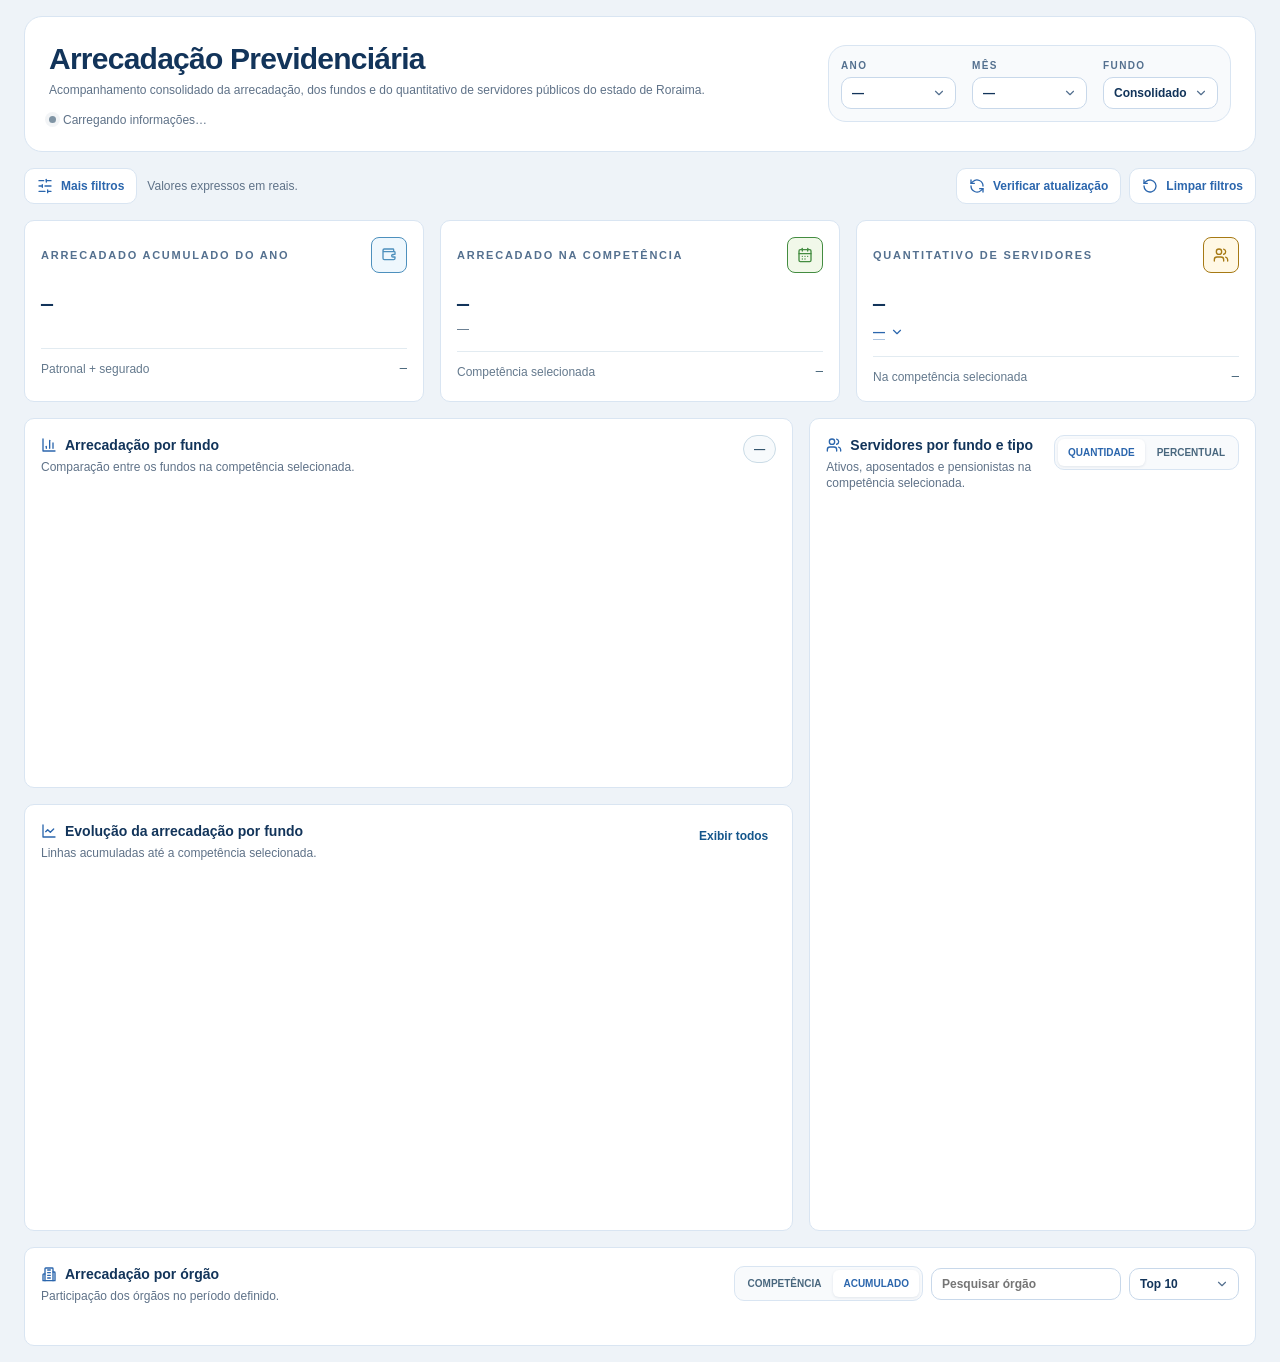
==== commit 4d14bd91: "ajustes no card de quantitativo de servidores" ====
--- a/iframe/dashboard/index.html
+++ b/iframe/dashboard/index.html
@@ -168,7 +168,39 @@
 							<i aria-hidden="true"><svg class="lucide lucide-users" viewBox="0 0 24 24"><path d="M16 21v-2a4 4 0 0 0-4-4H6a4 4 0 0 0-4 4v2"></path><circle cx="9" cy="7" r="4"></circle><path d="M22 21v-2a4 4 0 0 0-3-3.87"></path><path d="M16 3.13a4 4 0 0 1 0 7.75"></path></svg></i>
 						</div>
 						<strong id="serversKpi">—</strong>
-						<small id="serversNote">—</small>
+						<div class="metric-disclosure">
+							<button
+								class="metric-detail-button"
+								id="serversDetailToggle"
+								type="button"
+								aria-expanded="false"
+								aria-controls="serversDetailPopover"
+							>
+								<span id="serversNote">—</span>
+								<svg class="lucide lucide-chevron-down lucide-aux" aria-hidden="true" viewBox="0 0 24 24"><path d="m6 9 6 6 6-6"></path></svg>
+							</button>
+							<div
+								class="metric-popover"
+								id="serversDetailPopover"
+								role="region"
+								aria-labelledby="serversDetailTitle"
+								hidden
+							>
+								<div class="metric-popover-head">
+									<strong id="serversDetailTitle">Órgãos considerados</strong>
+									<button class="metric-popover-close" id="serversDetailClose" type="button" aria-label="Fechar relação de órgãos">
+										<svg class="lucide lucide-x lucide-aux" aria-hidden="true" viewBox="0 0 24 24"><path d="M18 6 6 18"></path><path d="m6 6 12 12"></path></svg>
+									</button>
+								</div>
+								<p id="serversDetailContext"></p>
+								<ul id="serversAgencyList"></ul>
+								<small>A relação considera a competência e os filtros ativos.</small>
+							</div>
+						</div>
+						<small class="competence-progress" id="competenceProgress" hidden>
+							<span aria-hidden="true"></span>
+							Competência em andamento
+						</small>
 						<div class="metric-footer">
 							<span>Na competência selecionada</span
 							><b id="serversPeriodLabel">—</b>
--- a/styles.css
+++ b/styles.css
@@ -893,8 +893,11 @@
 	border-radius: 10px;
 	background: #fff;
 	box-shadow: none;
-	overflow: hidden;
+	overflow: visible;
 	position: relative;
+}
+.metric-card.has-open-popover {
+	z-index: 30;
 }
 .metric-card:after {
 	display: none;
@@ -980,6 +983,180 @@
 }
 .metric-card > small .lucide-trending-down {
 	color: #c44e58;
+}
+.metric-disclosure {
+	position: relative;
+	min-height: 24px;
+	margin-bottom: 8px;
+}
+.metric-detail-button {
+	display: inline-flex;
+	align-items: center;
+	gap: 5px;
+	min-height: 28px;
+	margin: -3px 0 0 -6px;
+	padding: 3px 6px;
+	border: 0;
+	border-radius: 7px;
+	background: transparent;
+	color: #2b66ad;
+	font-family: var(--font-sans);
+	font-size: 12px;
+	font-weight: 600;
+	line-height: 16px;
+	text-align: left;
+	text-decoration: underline;
+	text-decoration-color: rgba(43, 102, 173, 0.38);
+	text-decoration-thickness: 1px;
+	text-underline-offset: 3px;
+	cursor: pointer;
+	transition: 0.18s ease;
+}
+.metric-detail-button:hover {
+	background: #eef5fc;
+	text-decoration-color: #2b66ad;
+}
+.metric-detail-button:focus-visible,
+.metric-popover-close:focus-visible {
+	outline: 3px solid rgba(43, 102, 173, 0.22);
+	outline-offset: 2px;
+}
+.metric-detail-button:disabled {
+	cursor: default;
+	opacity: 0.68;
+	text-decoration: none;
+}
+.metric-detail-button .lucide-chevron-down {
+	transition: transform 0.18s ease;
+}
+.metric-detail-button[aria-expanded="true"] .lucide-chevron-down {
+	transform: rotate(180deg);
+}
+.metric-popover {
+	position: absolute;
+	z-index: 40;
+	left: 0;
+	top: calc(100% + 7px);
+	width: min(310px, calc(100vw - 48px));
+	max-height: 280px;
+	overflow: auto;
+	padding: 14px;
+	border: 1px solid #c8d8ea;
+	border-radius: 10px;
+	background: #fff;
+	color: #12345a;
+	box-shadow: 0 14px 34px rgba(18, 52, 90, 0.16);
+}
+.metric-popover[hidden] {
+	display: none;
+}
+.metric-popover-head {
+	display: flex;
+	align-items: center;
+	justify-content: space-between;
+	gap: 12px;
+}
+.metric-popover-head > strong {
+	font-size: 13px;
+	font-weight: 700;
+	line-height: 18px;
+}
+.metric-popover-close {
+	display: inline-grid;
+	place-items: center;
+	width: 28px;
+	height: 28px;
+	padding: 0;
+	border: 1px solid transparent;
+	border-radius: 7px;
+	background: transparent;
+	color: #54708f;
+	cursor: pointer;
+}
+.metric-popover-close:hover {
+	border-color: #d9e5f2;
+	background: #f8fafc;
+	color: #2b66ad;
+}
+.metric-popover > p {
+	margin: 6px 0 10px;
+	color: #5f7288;
+	font-size: 12px;
+	line-height: 16px;
+}
+.metric-popover ul {
+	display: grid;
+	gap: 6px;
+	max-height: 150px;
+	margin: 0;
+	padding: 0 2px 0 0;
+	overflow: auto;
+	list-style: none;
+}
+.metric-popover li {
+	position: relative;
+	padding: 7px 9px 7px 25px;
+	border: 1px solid #e2ebf1;
+	border-radius: 8px;
+	background: #f8fafc;
+	font-family: var(--font-sans);
+	font-size: 12px;
+	font-weight: 600;
+	line-height: 16px;
+}
+.metric-popover li::before {
+	content: "";
+	position: absolute;
+	left: 10px;
+	top: 50%;
+	width: 6px;
+	height: 6px;
+	border-radius: 50%;
+	background: #2b66ad;
+	transform: translateY(-50%);
+}
+.metric-popover > small {
+	display: block;
+	margin-top: 10px;
+	color: #5f7288;
+	font-size: 11px;
+	font-weight: 400;
+	line-height: 15px;
+}
+.metric-card > .competence-progress {
+	display: inline-flex;
+	align-items: center;
+	gap: 6px;
+	margin: 0 0 10px;
+	padding: 4px 8px;
+	border: 1px solid #f0d38f;
+	border-radius: 999px;
+	background: #fff8e5;
+	color: #8a640f;
+	font-family: var(--font-sans);
+	font-size: 10px;
+	font-weight: 700;
+	line-height: 15px;
+	text-transform: uppercase;
+	letter-spacing: 0.06em;
+}
+.metric-card > .competence-progress[hidden] {
+	display: none;
+}
+.metric-card > .competence-progress > span {
+	width: 7px;
+	height: 7px;
+	border-radius: 50%;
+	background: #e1a12a;
+	box-shadow: 0 0 0 3px rgba(225, 161, 42, 0.15);
+}
+body[data-iframe-mode="kpis"] .metric-popover {
+	position: fixed;
+	left: 50%;
+	top: 12px;
+	width: min(320px, calc(100vw - 24px));
+	max-height: calc(100vh - 24px);
+	transform: translateX(-50%);
 }
 .metric-footer {
 	margin: 10px 0 0 0;
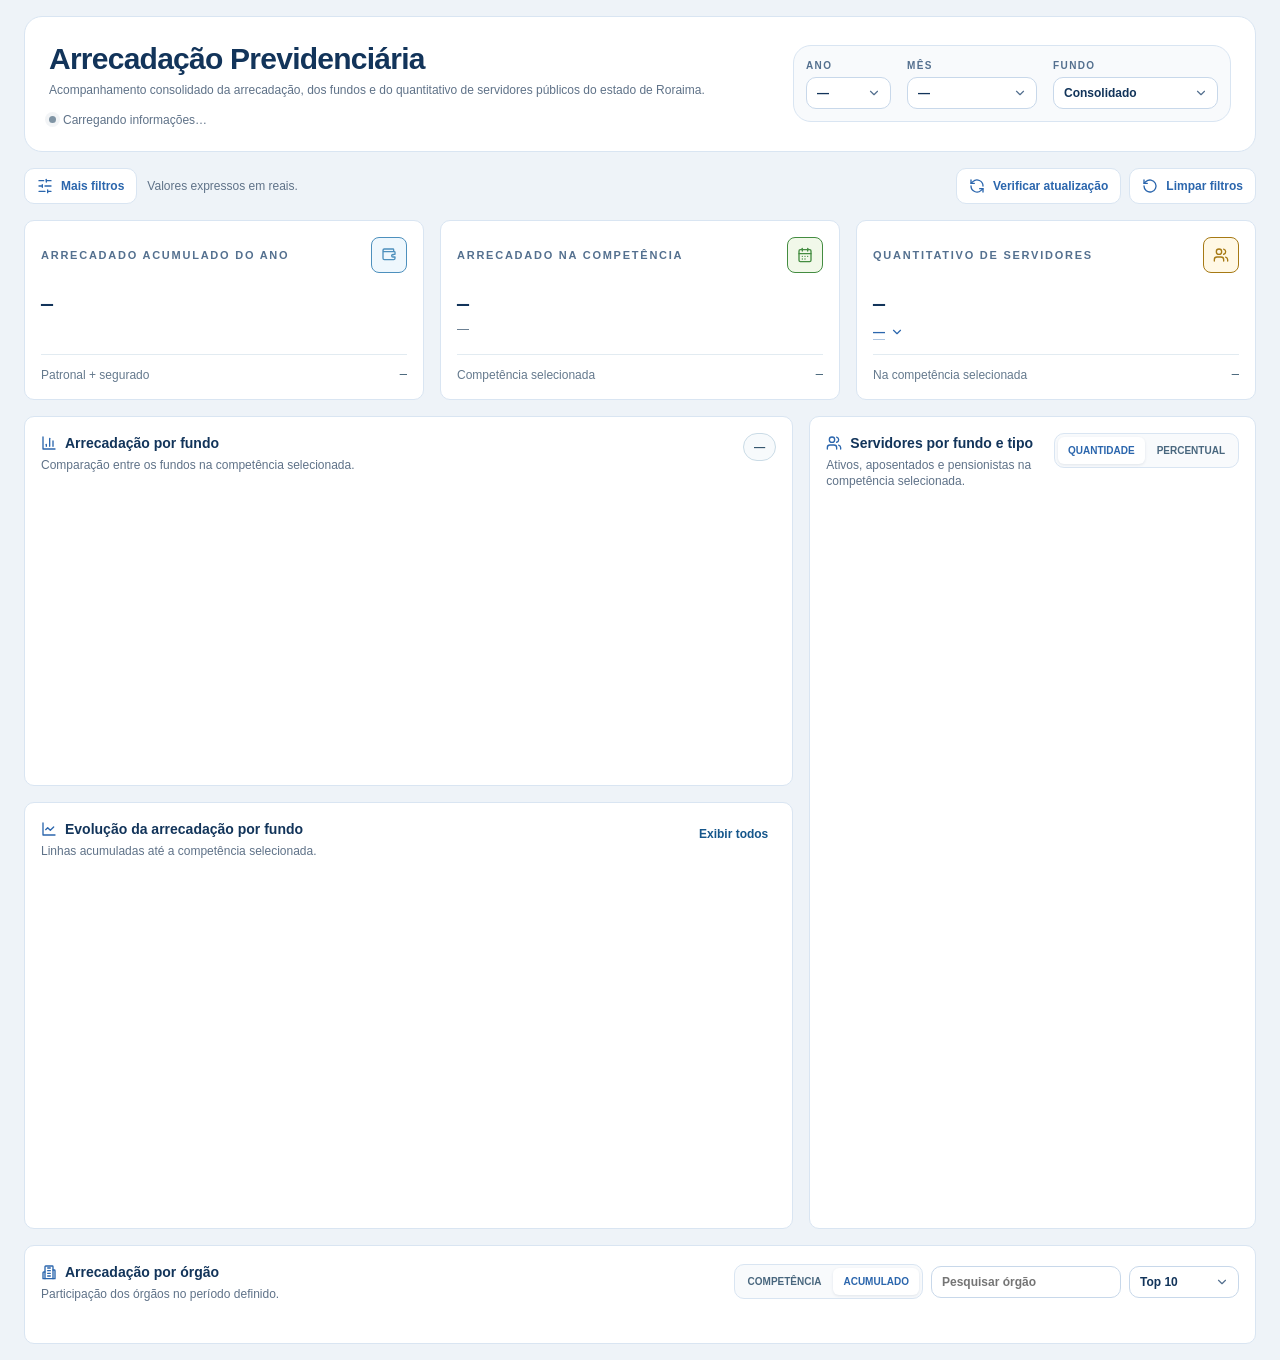
==== commit 52f8070f: "seguindo especificações de implementação" ====
--- a/iframe/dashboard/index.html
+++ b/iframe/dashboard/index.html
@@ -169,7 +169,8 @@
 						</div>
 						<strong id="serversKpi">—</strong>
 						<div class="metric-disclosure">
-							<button
+							<div class="metric-disclosure-row">
+								<button
 								class="metric-detail-button"
 								id="serversDetailToggle"
 								type="button"
@@ -178,7 +179,12 @@
 							>
 								<span id="serversNote">—</span>
 								<svg class="lucide lucide-chevron-down lucide-aux" aria-hidden="true" viewBox="0 0 24 24"><path d="m6 9 6 6 6-6"></path></svg>
-							</button>
+								</button>
+								<small class="competence-progress" id="competenceProgress" hidden>
+									<span aria-hidden="true"></span>
+									Competência em andamento
+								</small>
+							</div>
 							<div
 								class="metric-popover"
 								id="serversDetailPopover"
@@ -197,10 +203,6 @@
 								<small>A relação considera a competência e os filtros ativos.</small>
 							</div>
 						</div>
-						<small class="competence-progress" id="competenceProgress" hidden>
-							<span aria-hidden="true"></span>
-							Competência em andamento
-						</small>
 						<div class="metric-footer">
 							<span>Na competência selecionada</span
 							><b id="serversPeriodLabel">—</b>
--- a/styles.css
+++ b/styles.css
@@ -752,8 +752,10 @@
 }
 .primary-filters {
 	display: grid;
-	grid-template-columns: repeat(3, 1fr);
+	grid-template-columns: 85px 130px 165px;
 	gap: 16px;
+	width: fit-content;
+	max-width: 100%;
 	padding: 12px;
 	border: 1px solid #d9e5f2;
 	border-radius: 18px;
@@ -888,6 +890,8 @@
 	margin-bottom: 16px;
 }
 .metric-card {
+	display: flex;
+	flex-direction: column;
 	padding: 16px;
 	border: 1px solid #d9e5f2;
 	border-radius: 10px;
@@ -989,8 +993,16 @@
 	min-height: 24px;
 	margin-bottom: 8px;
 }
+.metric-disclosure-row {
+	display: flex;
+	flex-wrap: wrap;
+	align-items: center;
+	gap: 8px;
+	min-width: 0;
+}
 .metric-detail-button {
 	display: inline-flex;
+	flex: 0 1 auto;
 	align-items: center;
 	gap: 5px;
 	min-height: 28px;
@@ -1005,6 +1017,7 @@
 	font-weight: 600;
 	line-height: 16px;
 	text-align: left;
+	min-width: 0;
 	text-decoration: underline;
 	text-decoration-color: rgba(43, 102, 173, 0.38);
 	text-decoration-thickness: 1px;
@@ -1123,11 +1136,12 @@
 	font-weight: 400;
 	line-height: 15px;
 }
-.metric-card > .competence-progress {
+.metric-disclosure-row > .competence-progress {
 	display: inline-flex;
+	flex: 0 0 auto;
 	align-items: center;
 	gap: 6px;
-	margin: 0 0 10px;
+	margin: -3px 0 0 0;
 	padding: 4px 8px;
 	border: 1px solid #f0d38f;
 	border-radius: 999px;
@@ -1139,16 +1153,20 @@
 	line-height: 15px;
 	text-transform: uppercase;
 	letter-spacing: 0.06em;
-}
-.metric-card > .competence-progress[hidden] {
+	white-space: nowrap;
+}
+.metric-disclosure-row > .competence-progress[hidden] {
 	display: none;
 }
-.metric-card > .competence-progress > span {
+.metric-disclosure-row > .competence-progress > span {
 	width: 7px;
 	height: 7px;
 	border-radius: 50%;
 	background: #e1a12a;
 	box-shadow: 0 0 0 3px rgba(225, 161, 42, 0.15);
+}
+.metric-card > .metric-footer {
+	margin-top: auto;
 }
 body[data-iframe-mode="kpis"] .metric-popover {
 	position: fixed;
@@ -1970,6 +1988,7 @@
 	}
 	.primary-filters {
 		grid-template-columns: 1fr;
+		width: 100%;
 	}
 	.toolbar {
 		display: block;
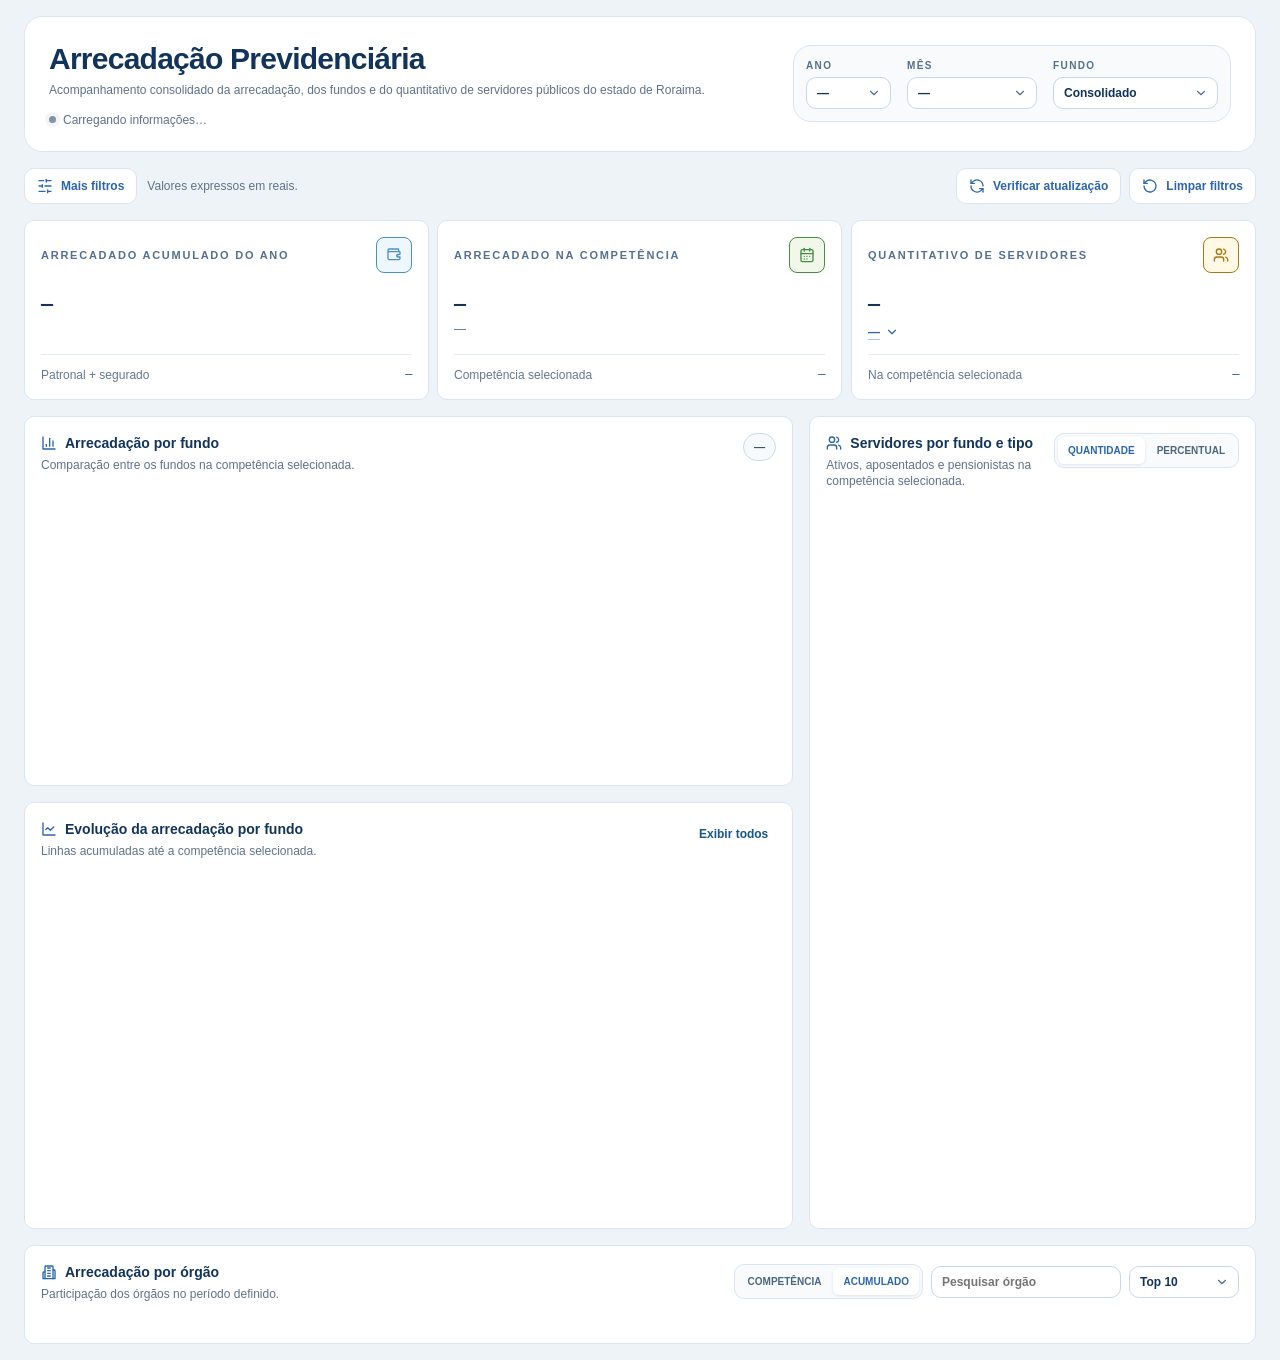
==== commit 31753b62: "fix: responsividade do card de servidores" ====
--- a/styles.css
+++ b/styles.css
@@ -886,12 +886,14 @@
 .kpi-grid {
 	display: grid;
 	grid-template-columns: repeat(3, 1fr);
-	gap: 16px;
+	gap: 8px;
 	margin-bottom: 16px;
 }
 .metric-card {
 	display: flex;
 	flex-direction: column;
+	container-type: inline-size;
+	container-name: metric-card;
 	padding: 16px;
 	border: 1px solid #d9e5f2;
 	border-radius: 10px;
@@ -932,6 +934,8 @@
 .metric-card-head i {
 	z-index: 1;
 	display: grid;
+	box-sizing: border-box;
+	flex: 0 0 36px;
 	place-items: center;
 	width: 36px;
 	height: 36px;
@@ -1158,12 +1162,36 @@
 .metric-disclosure-row > .competence-progress[hidden] {
 	display: none;
 }
-.metric-disclosure-row > .competence-progress > span {
+.metric-disclosure-row > .competence-progress > span[aria-hidden="true"] {
 	width: 7px;
 	height: 7px;
 	border-radius: 50%;
 	background: #e1a12a;
 	box-shadow: 0 0 0 3px rgba(225, 161, 42, 0.15);
+}
+@container metric-card (max-width: 370px) {
+	.metric-disclosure-row > .competence-progress {
+		justify-content: center;
+		width: 22px;
+		height: 22px;
+		padding: 0;
+		gap: 0;
+		overflow: hidden;
+		font-size: 0;
+		line-height: 0;
+		letter-spacing: 0;
+	}
+	.competence-progress-label {
+		position: absolute;
+		width: 1px;
+		height: 1px;
+		padding: 0;
+		margin: -1px;
+		overflow: hidden;
+		clip: rect(0, 0, 0, 0);
+		white-space: nowrap;
+		border: 0;
+	}
 }
 .metric-card > .metric-footer {
 	margin-top: auto;
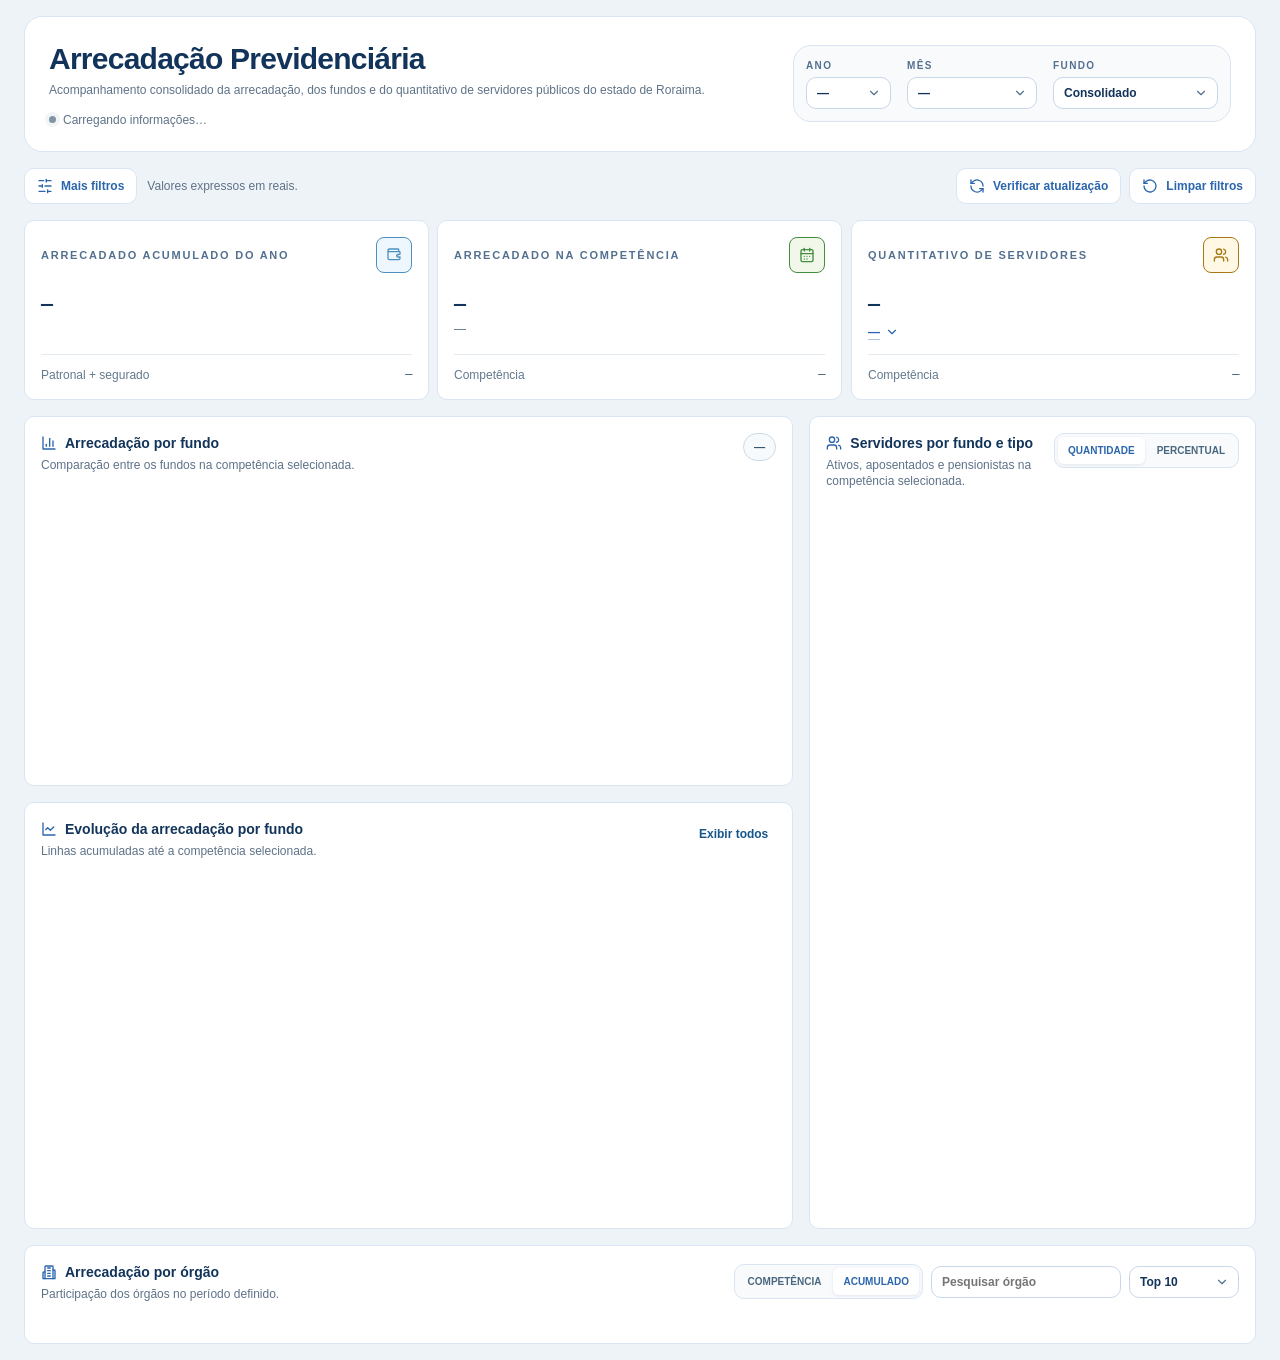
==== commit dbdb7fad: "diminuindo texto" ====
--- a/iframe/dashboard/index.html
+++ b/iframe/dashboard/index.html
@@ -65,7 +65,21 @@
 							id="toggleAdvancedFilters"
 							type="button"
 						>
-							<svg class="lucide lucide-sliders-horizontal" aria-hidden="true" viewBox="0 0 24 24"><line x1="21" x2="14" y1="4" y2="4"></line><line x1="10" x2="3" y1="4" y2="4"></line><line x1="21" x2="12" y1="12" y2="12"></line><line x1="8" x2="3" y1="12" y2="12"></line><line x1="21" x2="16" y1="20" y2="20"></line><line x1="12" x2="3" y1="20" y2="20"></line><line x1="14" x2="14" y1="2" y2="6"></line><line x1="8" x2="8" y1="10" y2="14"></line><line x1="16" x2="16" y1="18" y2="22"></line></svg>
+							<svg
+								class="lucide lucide-sliders-horizontal"
+								aria-hidden="true"
+								viewBox="0 0 24 24"
+							>
+								<line x1="21" x2="14" y1="4" y2="4"></line>
+								<line x1="10" x2="3" y1="4" y2="4"></line>
+								<line x1="21" x2="12" y1="12" y2="12"></line>
+								<line x1="8" x2="3" y1="12" y2="12"></line>
+								<line x1="21" x2="16" y1="20" y2="20"></line>
+								<line x1="12" x2="3" y1="20" y2="20"></line>
+								<line x1="14" x2="14" y1="2" y2="6"></line>
+								<line x1="8" x2="8" y1="10" y2="14"></line>
+								<line x1="16" x2="16" y1="18" y2="22"></line>
+							</svg>
 							<span>Mais filtros</span>
 						</button>
 						<p class="currency-note">Valores expressos em reais.</p>
@@ -81,7 +95,20 @@
 							id="refreshData"
 							type="button"
 						>
-							<svg class="lucide lucide-refresh-cw" aria-hidden="true" viewBox="0 0 24 24"><path d="M21 12a9 9 0 0 0-15.17-6.55L3 8"></path><path d="M3 3v5h5"></path><path d="M3 12a9 9 0 0 0 15.17 6.55L21 16"></path><path d="M16 16h5v5"></path></svg>
+							<svg
+								class="lucide lucide-refresh-cw"
+								aria-hidden="true"
+								viewBox="0 0 24 24"
+							>
+								<path
+									d="M21 12a9 9 0 0 0-15.17-6.55L3 8"
+								></path>
+								<path d="M3 3v5h5"></path>
+								<path
+									d="M3 12a9 9 0 0 0 15.17 6.55L21 16"
+								></path>
+								<path d="M16 16h5v5"></path>
+							</svg>
 							<span>Verificar atualização</span>
 						</button>
 						<button
@@ -89,7 +116,14 @@
 							id="resetFilters"
 							type="button"
 						>
-							<svg class="lucide lucide-rotate-ccw" aria-hidden="true" viewBox="0 0 24 24"><path d="M3 12a9 9 0 1 0 3-6.7L3 8"></path><path d="M3 3v5h5"></path></svg>
+							<svg
+								class="lucide lucide-rotate-ccw"
+								aria-hidden="true"
+								viewBox="0 0 24 24"
+							>
+								<path d="M3 12a9 9 0 1 0 3-6.7L3 8"></path>
+								<path d="M3 3v5h5"></path>
+							</svg>
 							<span>Limpar filtros</span>
 						</button>
 						<!-- <button class="primary-button" type="button" data-open-admin>Administrar</button> -->
@@ -141,7 +175,16 @@
 					<article class="metric-card metric-blue">
 						<div class="metric-card-head">
 							<span>Arrecadado acumulado do ano</span>
-							<i aria-hidden="true"><svg class="lucide lucide-wallet" viewBox="0 0 24 24"><path d="M19 7V4a1 1 0 0 0-1-1H5a2 2 0 0 0 0 4h15a1 1 0 0 1 1 1v3h-3a2 2 0 0 0 0 4h3v2a2 2 0 0 1-2 2H5a2 2 0 0 1-2-2V5"></path><path d="M18 12h.01"></path></svg></i>
+							<i aria-hidden="true"
+								><svg
+									class="lucide lucide-wallet"
+									viewBox="0 0 24 24"
+								>
+									<path
+										d="M19 7V4a1 1 0 0 0-1-1H5a2 2 0 0 0 0 4h15a1 1 0 0 1 1 1v3h-3a2 2 0 0 0 0 4h3v2a2 2 0 0 1-2 2H5a2 2 0 0 1-2-2V5"
+									></path>
+									<path d="M18 12h.01"></path></svg
+							></i>
 						</div>
 						<strong id="annualRevenueKpi">—</strong>
 						<br />
@@ -153,34 +196,77 @@
 					<article class="metric-card metric-green">
 						<div class="metric-card-head">
 							<span>Arrecadado na competência</span>
-							<i aria-hidden="true"><svg class="lucide lucide-calendar-days" viewBox="0 0 24 24"><path d="M8 2v4"></path><path d="M16 2v4"></path><rect width="18" height="18" x="3" y="4" rx="2"></rect><path d="M3 10h18"></path><path d="M8 14h.01"></path><path d="M12 14h.01"></path><path d="M16 14h.01"></path><path d="M8 18h.01"></path><path d="M12 18h.01"></path></svg></i>
+							<i aria-hidden="true"
+								><svg
+									class="lucide lucide-calendar-days"
+									viewBox="0 0 24 24"
+								>
+									<path d="M8 2v4"></path>
+									<path d="M16 2v4"></path>
+									<rect
+										width="18"
+										height="18"
+										x="3"
+										y="4"
+										rx="2"
+									></rect>
+									<path d="M3 10h18"></path>
+									<path d="M8 14h.01"></path>
+									<path d="M12 14h.01"></path>
+									<path d="M16 14h.01"></path>
+									<path d="M8 18h.01"></path>
+									<path d="M12 18h.01"></path></svg
+							></i>
 						</div>
 						<strong id="competenceRevenueKpi">—</strong>
 						<small id="competenceRevenueNote">—</small>
 						<div class="metric-footer">
-							<span>Competência selecionada</span
+							<span>Competência</span
 							><b id="competenceLabel">—</b>
 						</div>
 					</article>
 					<article class="metric-card metric-yellow">
 						<div class="metric-card-head">
 							<span>Quantitativo de servidores</span>
-							<i aria-hidden="true"><svg class="lucide lucide-users" viewBox="0 0 24 24"><path d="M16 21v-2a4 4 0 0 0-4-4H6a4 4 0 0 0-4 4v2"></path><circle cx="9" cy="7" r="4"></circle><path d="M22 21v-2a4 4 0 0 0-3-3.87"></path><path d="M16 3.13a4 4 0 0 1 0 7.75"></path></svg></i>
+							<i aria-hidden="true"
+								><svg
+									class="lucide lucide-users"
+									viewBox="0 0 24 24"
+								>
+									<path
+										d="M16 21v-2a4 4 0 0 0-4-4H6a4 4 0 0 0-4 4v2"
+									></path>
+									<circle cx="9" cy="7" r="4"></circle>
+									<path d="M22 21v-2a4 4 0 0 0-3-3.87"></path>
+									<path
+										d="M16 3.13a4 4 0 0 1 0 7.75"
+									></path></svg
+							></i>
 						</div>
 						<strong id="serversKpi">—</strong>
 						<div class="metric-disclosure">
 							<div class="metric-disclosure-row">
 								<button
-								class="metric-detail-button"
-								id="serversDetailToggle"
-								type="button"
-								aria-expanded="false"
-								aria-controls="serversDetailPopover"
-							>
-								<span id="serversNote">—</span>
-								<svg class="lucide lucide-chevron-down lucide-aux" aria-hidden="true" viewBox="0 0 24 24"><path d="m6 9 6 6 6-6"></path></svg>
+									class="metric-detail-button"
+									id="serversDetailToggle"
+									type="button"
+									aria-expanded="false"
+									aria-controls="serversDetailPopover"
+								>
+									<span id="serversNote">—</span>
+									<svg
+										class="lucide lucide-chevron-down lucide-aux"
+										aria-hidden="true"
+										viewBox="0 0 24 24"
+									>
+										<path d="m6 9 6 6 6-6"></path>
+									</svg>
 								</button>
-								<small class="competence-progress" id="competenceProgress" hidden>
+								<small
+									class="competence-progress"
+									id="competenceProgress"
+									hidden
+								>
 									<span aria-hidden="true"></span>
 									Competência em andamento
 								</small>
@@ -193,18 +279,35 @@
 								hidden
 							>
 								<div class="metric-popover-head">
-									<strong id="serversDetailTitle">Órgãos considerados</strong>
-									<button class="metric-popover-close" id="serversDetailClose" type="button" aria-label="Fechar relação de órgãos">
-										<svg class="lucide lucide-x lucide-aux" aria-hidden="true" viewBox="0 0 24 24"><path d="M18 6 6 18"></path><path d="m6 6 12 12"></path></svg>
+									<strong id="serversDetailTitle"
+										>Órgãos considerados</strong
+									>
+									<button
+										class="metric-popover-close"
+										id="serversDetailClose"
+										type="button"
+										aria-label="Fechar relação de órgãos"
+									>
+										<svg
+											class="lucide lucide-x lucide-aux"
+											aria-hidden="true"
+											viewBox="0 0 24 24"
+										>
+											<path d="M18 6 6 18"></path>
+											<path d="m6 6 12 12"></path>
+										</svg>
 									</button>
 								</div>
 								<p id="serversDetailContext"></p>
 								<ul id="serversAgencyList"></ul>
-								<small>A relação considera a competência e os filtros ativos.</small>
+								<small
+									>A relação considera a competência e os
+									filtros ativos.</small
+								>
 							</div>
 						</div>
 						<div class="metric-footer">
-							<span>Na competência selecionada</span
+							<span>Competência</span
 							><b id="serversPeriodLabel">—</b>
 						</div>
 					</article>
@@ -214,9 +317,21 @@
 						<article class="data-panel">
 							<header class="panel-heading">
 								<div>
-									<h3><svg class="lucide lucide-chart-column" aria-hidden="true" viewBox="0 0 24 24"><path d="M3 3v18h18"></path><path d="M18 17V9"></path><path d="M13 17V5"></path><path d="M8 17v-3"></path></svg>Arrecadação por fundo</h3>
+									<h3>
+										<svg
+											class="lucide lucide-chart-column"
+											aria-hidden="true"
+											viewBox="0 0 24 24"
+										>
+											<path d="M3 3v18h18"></path>
+											<path d="M18 17V9"></path>
+											<path d="M13 17V5"></path>
+											<path d="M8 17v-3"></path></svg
+										>Arrecadação por fundo
+									</h3>
 									<p>
-										Comparação entre os fundos na competência selecionada.
+										Comparação entre os fundos na
+										competência selecionada.
 									</p>
 								</div>
 								<span
@@ -235,7 +350,18 @@
 						<article class="data-panel">
 							<header class="panel-heading">
 								<div>
-									<h3><svg class="lucide lucide-chart-line" aria-hidden="true" viewBox="0 0 24 24"><path d="M3 3v18h18"></path><path d="m19 9-5 5-4-4-3 3"></path></svg>Evolução da arrecadação por fundo</h3>
+									<h3>
+										<svg
+											class="lucide lucide-chart-line"
+											aria-hidden="true"
+											viewBox="0 0 24 24"
+										>
+											<path d="M3 3v18h18"></path>
+											<path
+												d="m19 9-5 5-4-4-3 3"
+											></path></svg
+										>Evolução da arrecadação por fundo
+									</h3>
 									<p>
 										Linhas acumuladas até a competência
 										selecionada.
@@ -264,7 +390,24 @@
 					<article class="data-panel server-panel">
 						<header class="panel-heading">
 							<div>
-								<h3><svg class="lucide lucide-users" aria-hidden="true" viewBox="0 0 24 24"><path d="M16 21v-2a4 4 0 0 0-4-4H6a4 4 0 0 0-4 4v2"></path><circle cx="9" cy="7" r="4"></circle><path d="M22 21v-2a4 4 0 0 0-3-3.87"></path><path d="M16 3.13a4 4 0 0 1 0 7.75"></path></svg>Servidores por fundo e tipo</h3>
+								<h3>
+									<svg
+										class="lucide lucide-users"
+										aria-hidden="true"
+										viewBox="0 0 24 24"
+									>
+										<path
+											d="M16 21v-2a4 4 0 0 0-4-4H6a4 4 0 0 0-4 4v2"
+										></path>
+										<circle cx="9" cy="7" r="4"></circle>
+										<path
+											d="M22 21v-2a4 4 0 0 0-3-3.87"
+										></path>
+										<path
+											d="M16 3.13a4 4 0 0 1 0 7.75"
+										></path></svg
+									>Servidores por fundo e tipo
+								</h3>
 								<p>
 									Ativos, aposentados e pensionistas na
 									competência selecionada.
@@ -297,7 +440,27 @@
 				<article class="data-panel agency-panel">
 					<header class="panel-heading agency-heading">
 						<div>
-							<h3><svg class="lucide lucide-building-2" aria-hidden="true" viewBox="0 0 24 24"><path d="M6 22V4c0-.55.45-1 1-1h10c.55 0 1 .45 1 1v18Z"></path><path d="M6 12H4c-.55 0-1 .45-1 1v9h3"></path><path d="M18 9h2c.55 0 1 .45 1 1v12h-3"></path><path d="M10 6h4"></path><path d="M10 10h4"></path><path d="M10 14h4"></path><path d="M10 18h4"></path></svg>Arrecadação por órgão</h3>
+							<h3>
+								<svg
+									class="lucide lucide-building-2"
+									aria-hidden="true"
+									viewBox="0 0 24 24"
+								>
+									<path
+										d="M6 22V4c0-.55.45-1 1-1h10c.55 0 1 .45 1 1v18Z"
+									></path>
+									<path
+										d="M6 12H4c-.55 0-1 .45-1 1v9h3"
+									></path>
+									<path
+										d="M18 9h2c.55 0 1 .45 1 1v12h-3"
+									></path>
+									<path d="M10 6h4"></path>
+									<path d="M10 10h4"></path>
+									<path d="M10 14h4"></path>
+									<path d="M10 18h4"></path></svg
+								>Arrecadação por órgão
+							</h3>
 							<p>Participação dos órgãos no período definido.</p>
 						</div>
 						<div class="agency-controls">
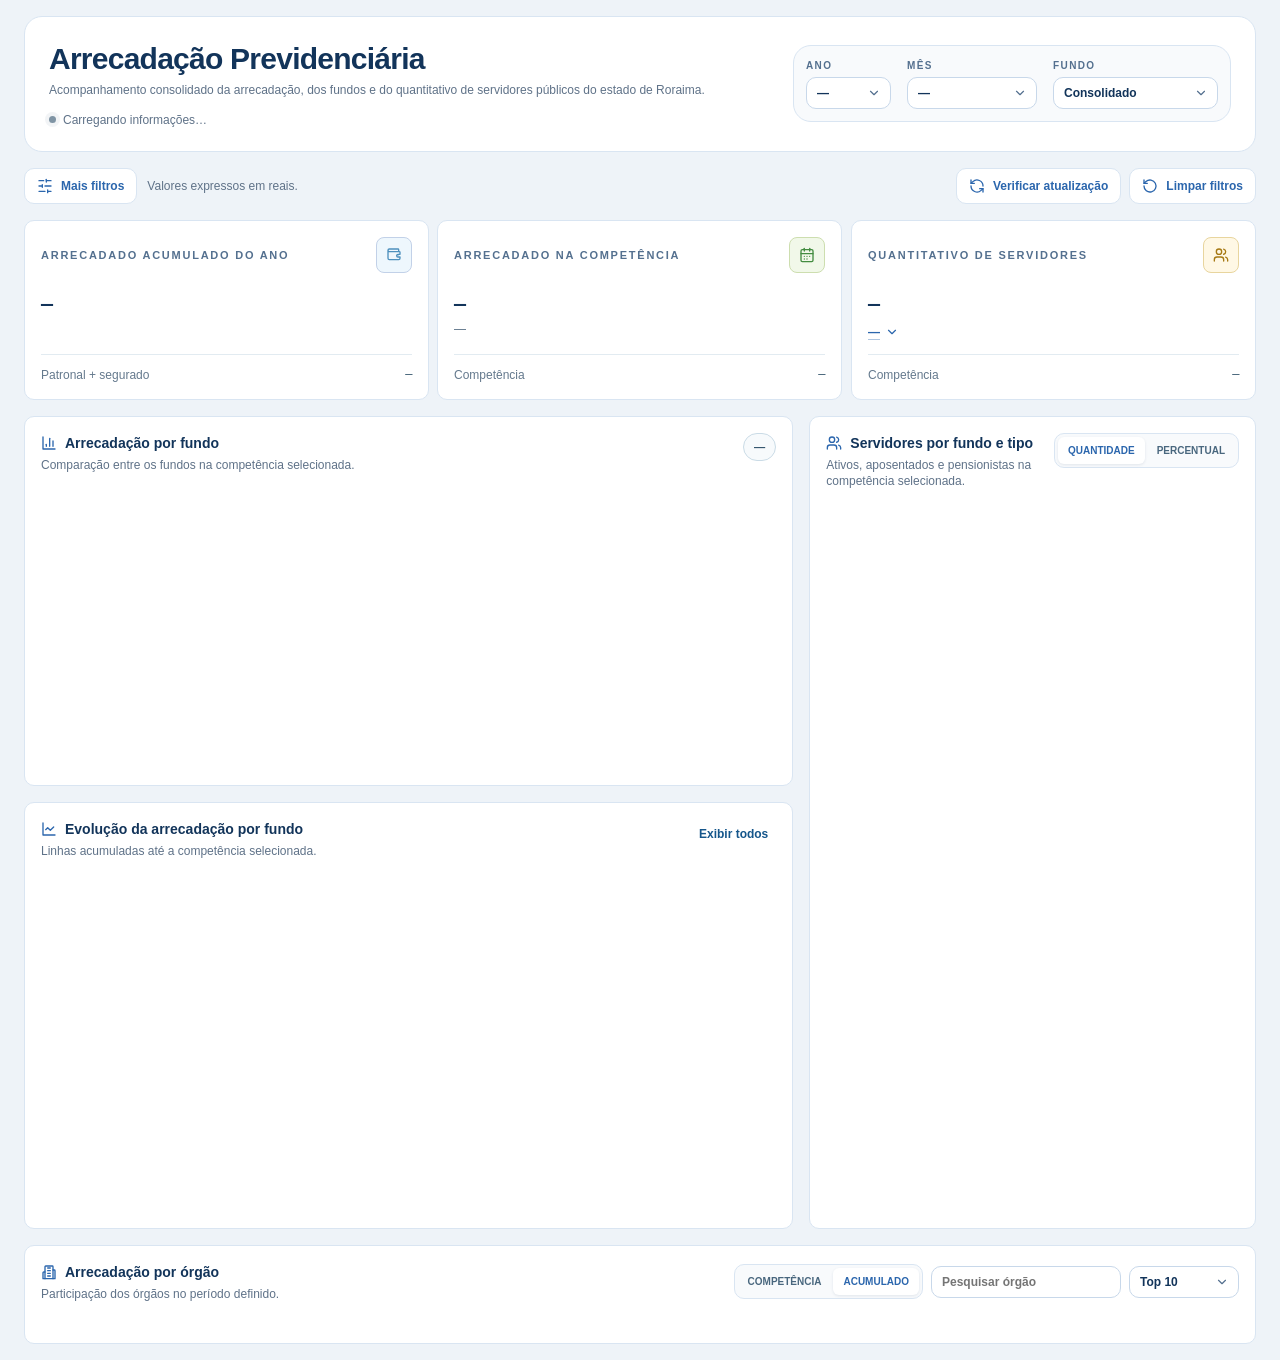
==== commit bcd52339: "ajuste de cores dos ícones" ====
--- a/iframe/dashboard/index.html
+++ b/iframe/dashboard/index.html
@@ -183,8 +183,9 @@
 									<path
 										d="M19 7V4a1 1 0 0 0-1-1H5a2 2 0 0 0 0 4h15a1 1 0 0 1 1 1v3h-3a2 2 0 0 0 0 4h3v2a2 2 0 0 1-2 2H5a2 2 0 0 1-2-2V5"
 									></path>
-									<path d="M18 12h.01"></path></svg
-							></i>
+									<path d="M18 12h.01"></path>
+								</svg>
+							</i>
 						</div>
 						<strong id="annualRevenueKpi">—</strong>
 						<br />
--- a/styles.css
+++ b/styles.css
@@ -940,7 +940,7 @@
 	width: 36px;
 	height: 36px;
 	border-radius: 8px;
-	border: 1px solid currentColor;
+	border: 1px solid transparent;
 	font-style: normal;
 }
 .metric-card-head i .lucide {
@@ -949,14 +949,17 @@
 }
 .metric-blue .metric-card-head i {
 	color: #4d90bd;
+	border-color: #c2d1e8;
 	background: #eef7fd;
 }
 .metric-green .metric-card-head i {
 	color: #438c40;
+	border-color: #cddeaf;
 	background: #f1f8e9;
 }
 .metric-yellow .metric-card-head i {
 	color: #a67914;
+	border-color: #e8d59e;
 	background: #fff8e5;
 }
 .metric-card > strong {
